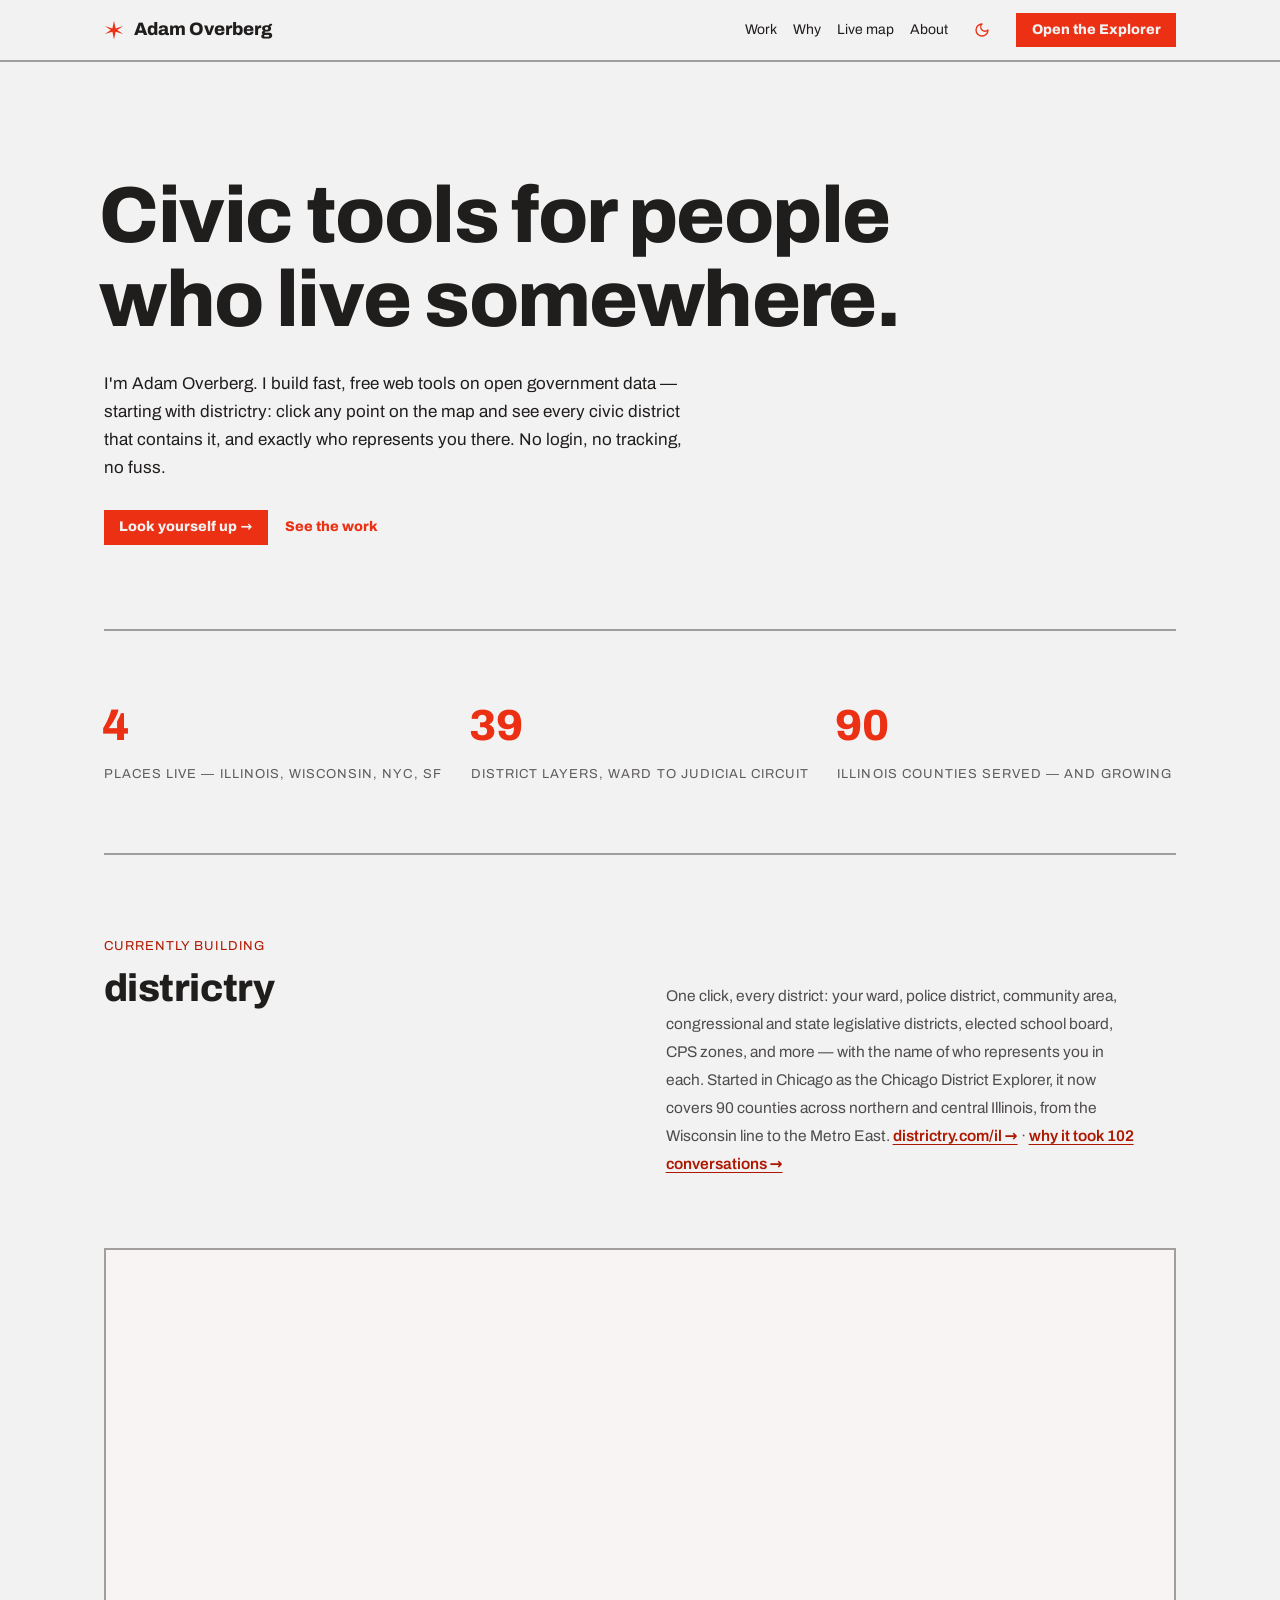
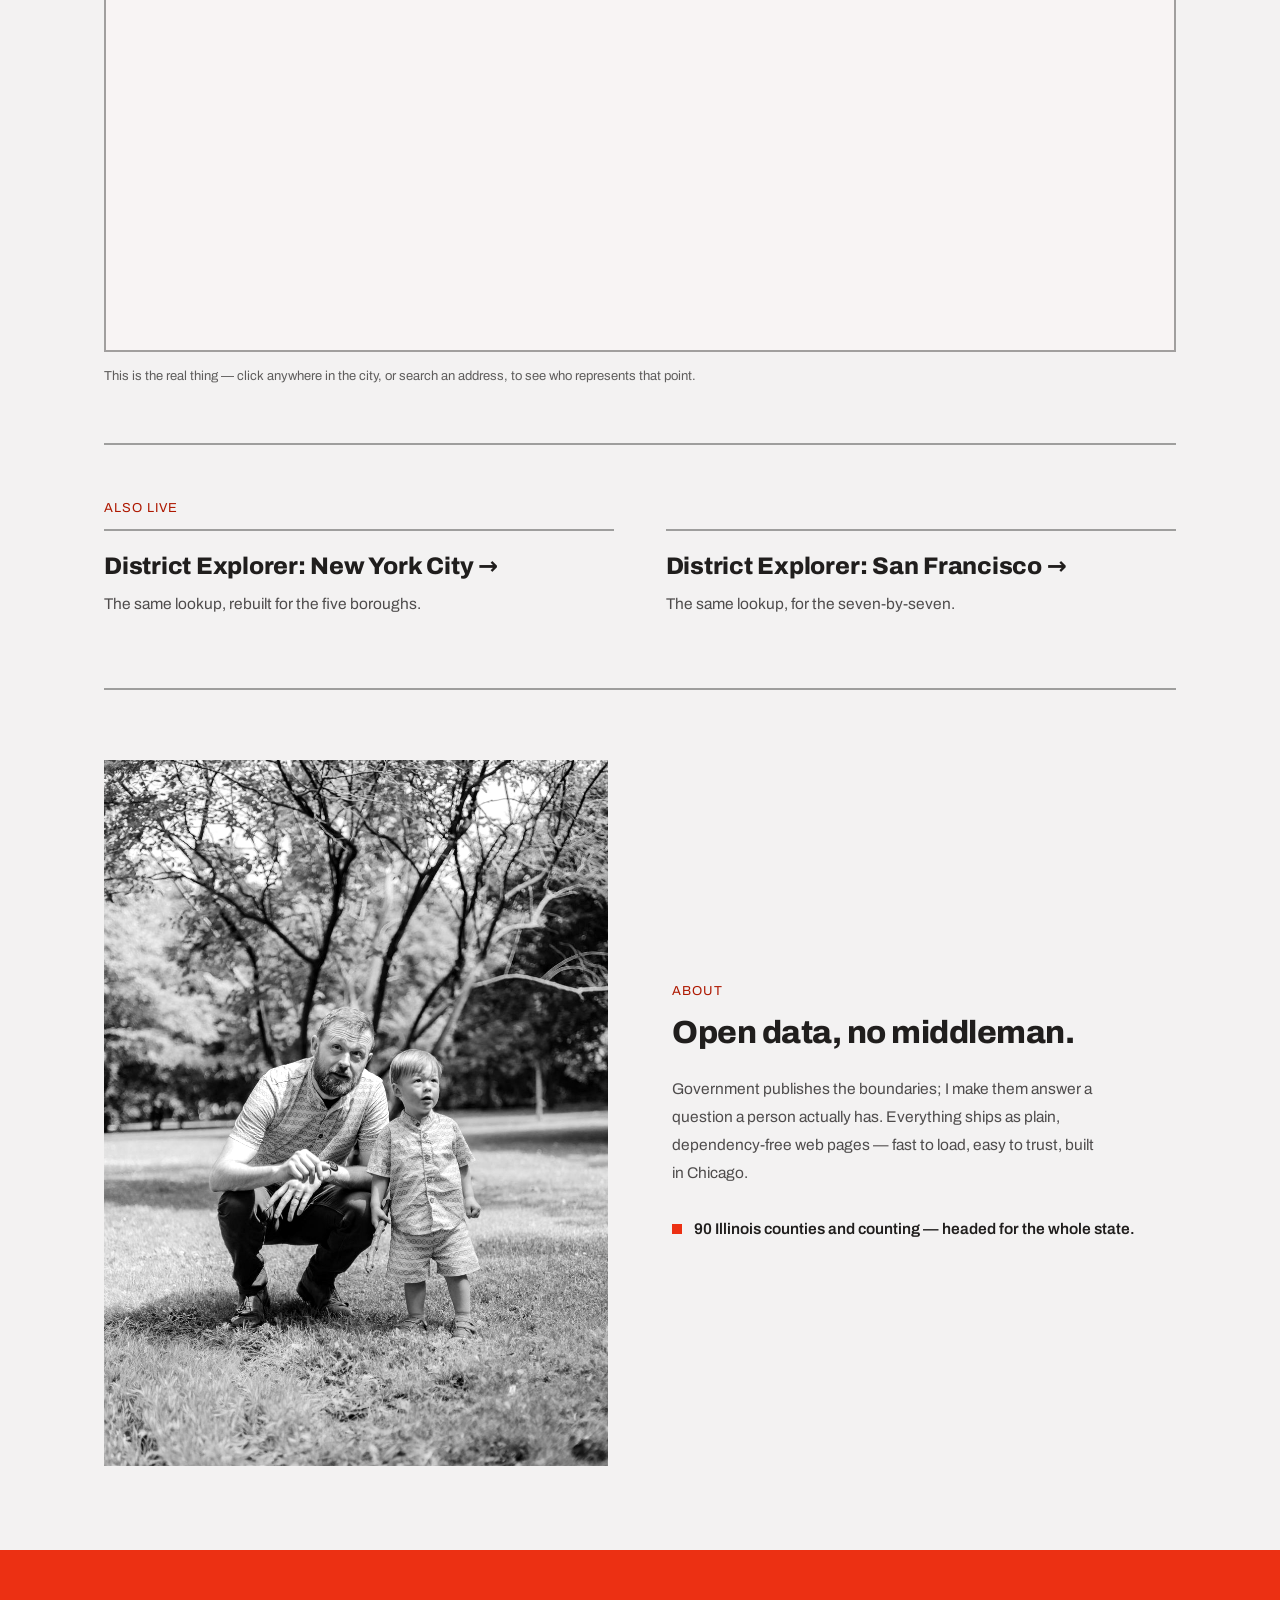
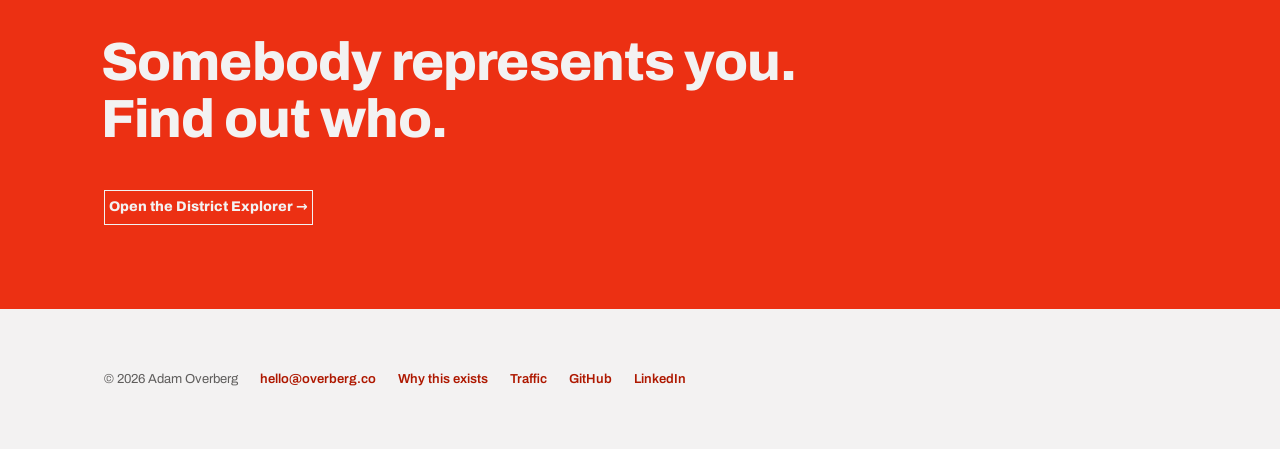
==== index.html @ 8fb8a60e "Bring the site's numbers back in line with what districtry reports (#15) Every headline figure on th" ====
<!DOCTYPE html>
<html lang="en">
<head>
<meta charset="UTF-8" />
<meta name="viewport" content="width=device-width, initial-scale=1.0" />
<title>Adam Overberg — civic tools &amp; web apps</title>
<meta name="description" content="Adam Overberg builds civic tools and web apps around Chicago and open government data — including districtry, a civic district lookup tool." />
<link rel="canonical" href="https://overberg.co/" />
<meta name="robots" content="index, follow" />
<meta property="og:type" content="website" />
<meta property="og:title" content="Adam Overberg — civic tools & web apps" />
<meta property="og:description" content="I build civic tools and web apps around Chicago and open government data, including districtry, a civic district lookup tool." />
<meta property="og:url" content="https://overberg.co/" />
<meta property="og:image" content="https://overberg.co/images/social-home.png" />
<meta property="og:image:width" content="1200" />
<meta property="og:image:height" content="630" />
<meta property="og:image:alt" content="Adam Overberg — civic tools &amp; web apps. overberg.co" />
<meta name="twitter:card" content="summary_large_image" />
<link rel="icon" href="data:image/svg+xml,%3Csvg xmlns='http://www.w3.org/2000/svg' viewBox='0 0 64 64'%3E%3Cpolygon points='32,2 37.2,26.8 61.3,18.9 42.4,32 61.3,45.1 37.2,37.2 32,62 26.8,37.2 2.7,45.1 21.6,32 2.7,18.9 26.8,26.8' fill='%23ec3013'/%3E%3C/svg%3E" />
<script>
  // Set theme before first paint: stored choice wins, else follow the OS.
  (function () {
    try {
      var s = localStorage.getItem('overberg-theme');
      var dark = s ? s === 'dark' : matchMedia('(prefers-color-scheme: dark)').matches;
      document.documentElement.dataset.theme = dark ? 'dark' : 'light';
    } catch (e) { document.documentElement.dataset.theme = 'light'; }
  })();
</script>
<!-- Google tag (gtag.js) — production host only; keeps local dev out of analytics -->
<script>
  (function () {
    if (location.hostname !== 'overberg.co' && location.hostname !== 'www.overberg.co') return;
    if (window.top !== window.self) return; // top-level only — the cookieless GoatCounter still counts embeds
    var s = document.createElement('script');
    s.async = true;
    s.src = 'https://www.googletagmanager.com/gtag/js?id=G-9VR0BR81ZN';
    document.head.appendChild(s);
    window.dataLayer = window.dataLayer || [];
    window.gtag = function () { dataLayer.push(arguments); };
    gtag('js', new Date());
    gtag('config', 'G-9VR0BR81ZN');
  })();
</script>
<!-- GoatCounter — cookieless page counts -->
<script data-goatcounter="https://overbergco.goatcounter.com/count" async src="//gc.zgo.at/count.js"></script>
<!-- Shared Modernist system (tokens, nav, buttons, hero, footer). Archivo is
     self-hosted there — no external font request. -->
<link rel="stylesheet" href="/style.css" />
<style>
  /* — page-specific layout — */

  /* — stats — */
  .stats { padding: clamp(48px, 7vw, 70px) 0; }
  .stats .grid { display: grid; grid-template-columns: repeat(auto-fit, minmax(190px, 1fr)); gap: clamp(28px, 5vw, 42px) 28px; }
  .stat-num {
    font-family: var(--font-heading); font-weight: var(--font-heading-weight);
    font-size: clamp(34px, 3.4vw, 48px); line-height: 1.15; color: var(--color-accent);
    margin: 0 0 0 -0.045em;
  }
  .stat-label {
    font-size: 13px; line-height: 1.4; letter-spacing: 0.08em; text-transform: uppercase;
    color: color-mix(in srgb, var(--color-text) 70%, transparent); margin: 14px 0 0;
  }

  /* — flagship — */
  .flagship { padding: clamp(56px, 8vw, 84px) 0 clamp(42px, 7vw, 70px); }
  .flagship .cols { display: grid; grid-template-columns: repeat(auto-fit, minmax(min(300px, 100%), 1fr)); gap: 28px clamp(24px, 4vw, 72px); align-items: baseline; }
  .flagship h2 { font-size: clamp(28px, 3vw, 40px); line-height: 1.1; letter-spacing: -0.015em; margin: 0; }
  .flagship p { font-size: 15.5px; line-height: 28px; margin: 0; max-width: 52ch; }

  /* — embed — */
  .live { padding: 0 0 clamp(42px, 6vw, 56px); }
  .embed { border: 2px solid var(--color-divider); line-height: 0; background: var(--color-panel); }
  .embed iframe { border: 0; display: block; width: 100%; height: 700px; }
  @media (max-width: 640px) { .embed iframe { height: 480px; } }
  .embed-note { margin: 14px 0 0; font-size: 13px; line-height: 21px; }

  /* — ports — */
  .ports { padding: clamp(42px, 6vw, 56px) 0 clamp(48px, 7vw, 70px); }
  .ports .grid { display: grid; grid-template-columns: repeat(auto-fit, minmax(min(280px, 100%), 1fr)); gap: 28px clamp(24px, 4vw, 72px); }
  .port { text-decoration: none; color: inherit; border-top: 2px solid var(--color-divider); padding-top: 21px; display: block; }
  .port:hover { color: var(--color-accent-700); }
  .port h3 { font-size: 24px; line-height: 28px; letter-spacing: -0.01em; margin: 0 0 10px; }
  .port p { font-size: 15.5px; line-height: 28px; margin: 0; }

  /* — about — */
  .about {
    display: grid; grid-template-columns: repeat(auto-fit, minmax(min(280px, 100%), 1fr));
    gap: 28px clamp(24px, 5vw, 96px); align-items: center;
    padding: clamp(48px, 7vw, 70px) 0 clamp(56px, 8vw, 84px);
  }
  .grayscale { filter: grayscale(1) contrast(1.08); }
  .about figure { margin: 0; }
  .about-photo { display: block; width: 100%; height: auto; }
  .about h2 { font-size: 32px; line-height: 42px; letter-spacing: -0.015em; margin: 0; }
  .about .bio { font-size: 15.5px; line-height: 28px; margin: 21px 0 0; max-width: 48ch; }
  .roadmap { display: flex; align-items: center; gap: 12px; font-size: 15.5px; line-height: 28px; margin: 28px 0 0; font-weight: 600; }
  .roadmap .sq { width: 10px; height: 10px; background: var(--color-accent); flex: none; }
</style>
</head>
<body>
<nav class="nav">
  <span class="nav-brand">
    <svg viewBox="0 0 64 64" aria-hidden="true" style="width:20px;height:20px;flex:none"><polygon points="32,2 37.2,26.8 61.3,18.9 42.4,32 61.3,45.1 37.2,37.2 32,62 26.8,37.2 2.7,45.1 21.6,32 2.7,18.9 26.8,26.8" fill="var(--color-accent)"/></svg>
    Adam Overberg
  </span>
  <a href="#work">Work</a>
  <a href="/why/">Why</a>
  <a href="#live">Live map</a>
  <a href="#about">About</a>
  <button type="button" id="theme-toggle" class="btn btn-ghost btn-icon" aria-label="Switch light / dark theme" title="Switch light / dark">
    <svg class="moon" width="16" height="16" viewBox="0 0 24 24" fill="none" stroke="currentColor" stroke-width="2" stroke-linecap="round" stroke-linejoin="round" aria-hidden="true"><path d="M12 3a6 6 0 0 0 9 9 9 9 0 1 1-9-9Z"/></svg>
    <svg class="sun" width="16" height="16" viewBox="0 0 24 24" fill="none" stroke="currentColor" stroke-width="2" stroke-linecap="round" stroke-linejoin="round" aria-hidden="true"><circle cx="12" cy="12" r="4"/><path d="M12 2v2"/><path d="M12 20v2"/><path d="m4.93 4.93 1.41 1.41"/><path d="m17.66 17.66 1.41 1.41"/><path d="M2 12h2"/><path d="M20 12h2"/><path d="m6.34 17.66-1.41 1.41"/><path d="m19.07 4.93-1.41 1.41"/></svg>
  </button>
  <a class="btn btn-primary" href="https://districtry.com/il/">Open the Explorer</a>
</nav>
<div class="wrap">

  <section class="hero">
    <h1 class="display"><span class="line">Civic tools for people</span> <span class="line">who live somewhere.</span></h1>
    <p class="sub">I'm Adam Overberg. I build fast, free web tools on open government data — starting with districtry: click any point on the map and see every civic district that contains it, and exactly who represents you there. No login, no tracking, no fuss.</p>
    <div class="row">
      <a class="btn btn-primary" href="https://districtry.com/il/">Look yourself up &rarr;</a>
      <a class="btn btn-ghost" href="#work">See the work</a>
    </div>
  </section>

  <hr class="rule2" />

  <section class="stats" aria-label="By the numbers">
    <div class="grid">
      <div><p class="stat-num">4</p><p class="stat-label">Places live — Illinois, Wisconsin, NYC, SF</p></div>
      <div><p class="stat-num">39</p><p class="stat-label">District layers, ward to judicial circuit</p></div>
      <div><p class="stat-num">90</p><p class="stat-label">Illinois counties served — and growing</p></div>
    </div>
  </section>

  <hr class="rule2" />

  <section class="flagship" id="work">
    <span class="kicker">Currently building</span>
    <div class="cols">
      <h2>districtry</h2>
      <p class="muted78">One click, every district: your ward, police district, community area, congressional and state legislative districts, elected school board, CPS zones, and more — with the name of who represents you in each. Started in Chicago as the Chicago District Explorer, it now covers 90 counties across northern and central Illinois, from the Wisconsin line to the Metro East. <a href="https://districtry.com/il/" style="font-weight:600">districtry.com/il &rarr;</a> · <a href="/why/" style="font-weight:600">why it took 102 conversations &rarr;</a></p>
    </div>
  </section>

  <section class="live" id="live">
    <div class="embed">
      <iframe src="https://districtry.com/il/#point=41.96177,-87.70884&amp;layers=police-district,ward,congress,il-senate,il-house" loading="lazy" title="districtry — Illinois" allow="geolocation" referrerpolicy="no-referrer-when-downgrade"></iframe>
    </div>
    <p class="embed-note muted70">This is the real thing — click anywhere in the city, or search an address, to see who represents that point.</p>
  </section>

  <hr class="rule2" />

  <section class="ports" aria-label="Ports">
    <span class="kicker">Also live</span>
    <div class="grid">
      <a class="port" href="https://districtry.com/ny/">
        <h3>District Explorer: New York City &rarr;</h3>
        <p class="muted78">The same lookup, rebuilt for the five boroughs.</p>
      </a>
      <a class="port" href="https://districtry.com/ca/">
        <h3>District Explorer: San Francisco &rarr;</h3>
        <p class="muted78">The same lookup, for the seven-by-seven.</p>
      </a>
    </div>
  </section>

  <hr class="rule2" />

  <section class="about" id="about">
    <figure class="grayscale">
      <img class="about-photo" src="images/about.jpg" width="1000" height="1400" alt="Adam Overberg outdoors with his son" loading="lazy" />
    </figure>
    <div>
      <span class="kicker">About</span>
      <h2>Open data, no middleman.</h2>
      <p class="bio muted78">Government publishes the boundaries; I make them answer a question a person actually has. Everything ships as plain, dependency-free web pages — fast to load, easy to trust, built in Chicago.</p>
      <p class="roadmap"><span class="sq"></span>90 Illinois counties and counting — headed for the whole state.</p>
    </div>
  </section>

</div>

<section class="close">
  <div class="wrap">
    <h3><span class="line">Somebody represents you.</span> <span class="line">Find out who.</span></h3>
    <div class="row" style="margin-top:42px">
      <a class="btn btn-ghost" href="https://districtry.com/il/">Open the District Explorer &rarr;</a>
    </div>
  </div>
</section>

<div class="wrap">
  <footer>
    <span>© 2026 Adam Overberg</span>
    <a href="mailto:hello@overberg.co">hello@overberg.co</a>
    <a href="/why/">Why this exists</a>
    <a href="/traffic/">Traffic</a>
    <a href="https://github.com/ThursdaysFamous">GitHub</a>
    <a href="https://www.linkedin.com/in/adammoverberg/">LinkedIn</a>
  </footer>
</div>

<script>
  document.getElementById('theme-toggle').addEventListener('click', function () {
    var next = document.documentElement.dataset.theme === 'dark' ? 'light' : 'dark';
    document.documentElement.dataset.theme = next;
    try { localStorage.setItem('overberg-theme', next); } catch (e) {}
  });
</script>
</body>
</html>
---- style.css ----
/* overberg.co — shared Modernist system: Archivo, zero radius, 2px rules, one red.
   Page-specific layout stays inline in each page; everything here is used by more
   than one page. Font URLs are relative to this file, so they resolve from any
   subdirectory (/why/, /faq/, …). */

/* Archivo — self-hosted, no external font request. Variable weight axis
   (100–900); latin + latin-ext subsets, each fetched only when the page
   content needs it (unicode-range). */
@font-face {
  font-family: 'Archivo';
  font-style: normal;
  font-weight: 100 900;
  font-display: swap;
  src: url(./fonts/archivo-latin.woff2) format('woff2');
  unicode-range: U+0000-00FF, U+0131, U+0152-0153, U+02BB-02BC, U+02C6, U+02DA, U+02DC, U+0304, U+0308, U+0329, U+2000-206F, U+20AC, U+2122, U+2191, U+2193, U+2212, U+2215, U+FEFF, U+FFFD;
}
@font-face {
  font-family: 'Archivo';
  font-style: normal;
  font-weight: 100 900;
  font-display: swap;
  src: url(./fonts/archivo-latin-ext.woff2) format('woff2');
  unicode-range: U+0100-02BA, U+02BD-02C5, U+02C7-02CC, U+02CE-02D7, U+02DD-02FF, U+0304, U+0308, U+0329, U+1D00-1DBF, U+1E00-1E9F, U+1EF2-1EFF, U+2020, U+20A0-20AB, U+20AD-20C0, U+2113, U+2C60-2C7F, U+A720-A7FF;
}

/* — tokens — */
:root {
  --color-bg: #f3f2f2;
  --color-text: #201e1d;
  --color-accent: #ec3013;
  --color-accent-600: #dd2b0f;
  --color-accent-700: #ae1800;
  --color-divider: color-mix(in srgb, #201e1d 40%, transparent);
  --color-hairline: color-mix(in srgb, #201e1d 16%, transparent);
  --color-panel: #f8f4f4;
  --paper: #f3f2f2;
  --font-heading: "Archivo", system-ui, sans-serif;
  --font-heading-weight: 800;
  --font-body: "Archivo", system-ui, sans-serif;
  --edge: clamp(20px, 5vw, 72px);
  color-scheme: light;
}
:root[data-theme="dark"] {
  --color-bg: #1b1918;
  --color-text: #f3f2f2;
  --color-accent-600: #ff563c;
  --color-accent-700: #ff9783;
  --color-divider: color-mix(in srgb, #f3f2f2 45%, transparent);
  --color-hairline: color-mix(in srgb, #f3f2f2 18%, transparent);
  --color-panel: #242221;
  color-scheme: dark;
}

* { box-sizing: border-box; }
body {
  margin: 0; background: var(--color-bg); color: var(--color-text);
  font-family: var(--font-body); font-size: 15px; line-height: 1.55;
  -webkit-font-smoothing: antialiased; text-wrap: pretty;
  transition: background .2s, color .2s;
}
h1, h2, h3 { font-family: var(--font-heading); font-weight: var(--font-heading-weight); }
a { color: var(--color-accent-700); text-underline-offset: 3px; }
a:hover { color: var(--color-accent); }
:focus { outline: none; }
:focus-visible { outline: 2px solid var(--color-accent); outline-offset: 2px; }
::selection { background: color-mix(in srgb, var(--color-accent) 30%, transparent); }

.wrap { max-width: 1200px; margin: 0 auto; padding: 0 var(--edge); }
.rule2 { height: 2px; border: 0; margin: 0; background: var(--color-divider); }
.kicker {
  display: block; font-size: 13px; line-height: 14px; letter-spacing: 0.08em;
  text-transform: uppercase; color: var(--color-accent-700); margin: 0 0 14px;
}
.muted70 { color: color-mix(in srgb, var(--color-text) 70%, transparent); }
.muted78 { color: color-mix(in srgb, var(--color-text) 78%, transparent); }

/* — buttons (lifted from the Modernist component layer) — */
.btn {
  display: inline-flex; align-items: center; justify-content: center; gap: 6px;
  cursor: pointer; text-decoration: none;
  font-family: var(--font-heading); font-weight: var(--font-heading-weight);
  font-size: 14px; line-height: 1.2; color: var(--color-text);
  background: transparent; border: 1px solid transparent;
  padding: 8px 14.4px; border-radius: 0;
}
.btn svg { display: block; }
.btn-primary { background: var(--color-accent); color: var(--paper); }
.btn-primary:hover { background: var(--color-accent-600); color: var(--paper); }
.btn-primary:active { background: var(--color-accent-700); }
.btn-ghost { color: var(--color-accent); padding-inline: 4px; }
.btn-ghost:hover { background: color-mix(in srgb, var(--color-accent) 10%, transparent); color: var(--color-accent); }
.btn-ghost:active { background: color-mix(in srgb, var(--color-accent) 18%, transparent); }
.btn-icon { width: 36px; height: 36px; padding: 0; }

/* — nav — */
.nav {
  display: flex; align-items: center; gap: 16px;
  padding: 12px max(var(--edge), calc((100% - 1200px) / 2 + var(--edge)));
  border-bottom: 2px solid var(--color-divider);
}
.nav-brand {
  font-family: var(--font-heading); font-weight: var(--font-heading-weight);
  font-size: 18px; margin-right: auto;
  display: inline-flex; align-items: center; gap: 10px;
}
.nav-brand a { color: inherit; text-decoration: none; display: inline-flex; align-items: center; gap: 10px; }
.nav-brand a:hover { color: var(--color-accent); }
.nav > a:not(.btn) { color: inherit; text-decoration: none; font-size: 14px; white-space: nowrap; }
.nav > a:not(.btn):hover { color: var(--color-accent); }
.nav > a[aria-current="page"] { color: var(--color-accent); font-weight: 600; }
@media (max-width: 640px) { .nav > a:not(.btn) { display: none; } }

/* theme toggle: show the icon for the mode you'd switch TO */
#theme-toggle .sun { display: none; }
:root[data-theme="dark"] #theme-toggle .sun { display: block; }
:root[data-theme="dark"] #theme-toggle .moon { display: none; }

/* — hero — */
.hero { padding: clamp(56px, 11vw, 112px) 0 clamp(48px, 8vw, 84px); }
.display {
  font-size: clamp(42px, 6.2vw, 84px); line-height: 1.06; letter-spacing: -0.02em;
  margin: 0 0 0 -0.058em;
}
.display .line { display: block; }
.hero .sub { font-size: 17px; line-height: 28px; max-width: 58ch; margin: 28px 0 0; }
.row { display: flex; gap: 12px; flex-wrap: wrap; margin-top: 28px; }

/* — poster close — */
.close { background: var(--color-accent); color: var(--paper); }
.close .wrap { padding-top: clamp(56px, 9vw, 84px); padding-bottom: clamp(56px, 9vw, 84px); }
.close h3 { font-size: clamp(34px, 4.2vw, 56px); line-height: 1.06; letter-spacing: -0.015em; margin: 0 0 0 -0.058em; }
.close h3 .line { display: block; }
.close .btn-ghost { color: var(--paper); border-color: var(--paper); }
.close .btn-ghost:hover { background: color-mix(in srgb, var(--paper) 12%, transparent); color: var(--paper); }

footer {
  padding: clamp(42px, 6vw, 56px) 0; font-size: 13px; line-height: 28px;
  color: color-mix(in srgb, var(--color-text) 70%, transparent);
  display: flex; flex-wrap: wrap; gap: 10px 22px;
}
footer a { font-weight: 600; text-decoration: none; }
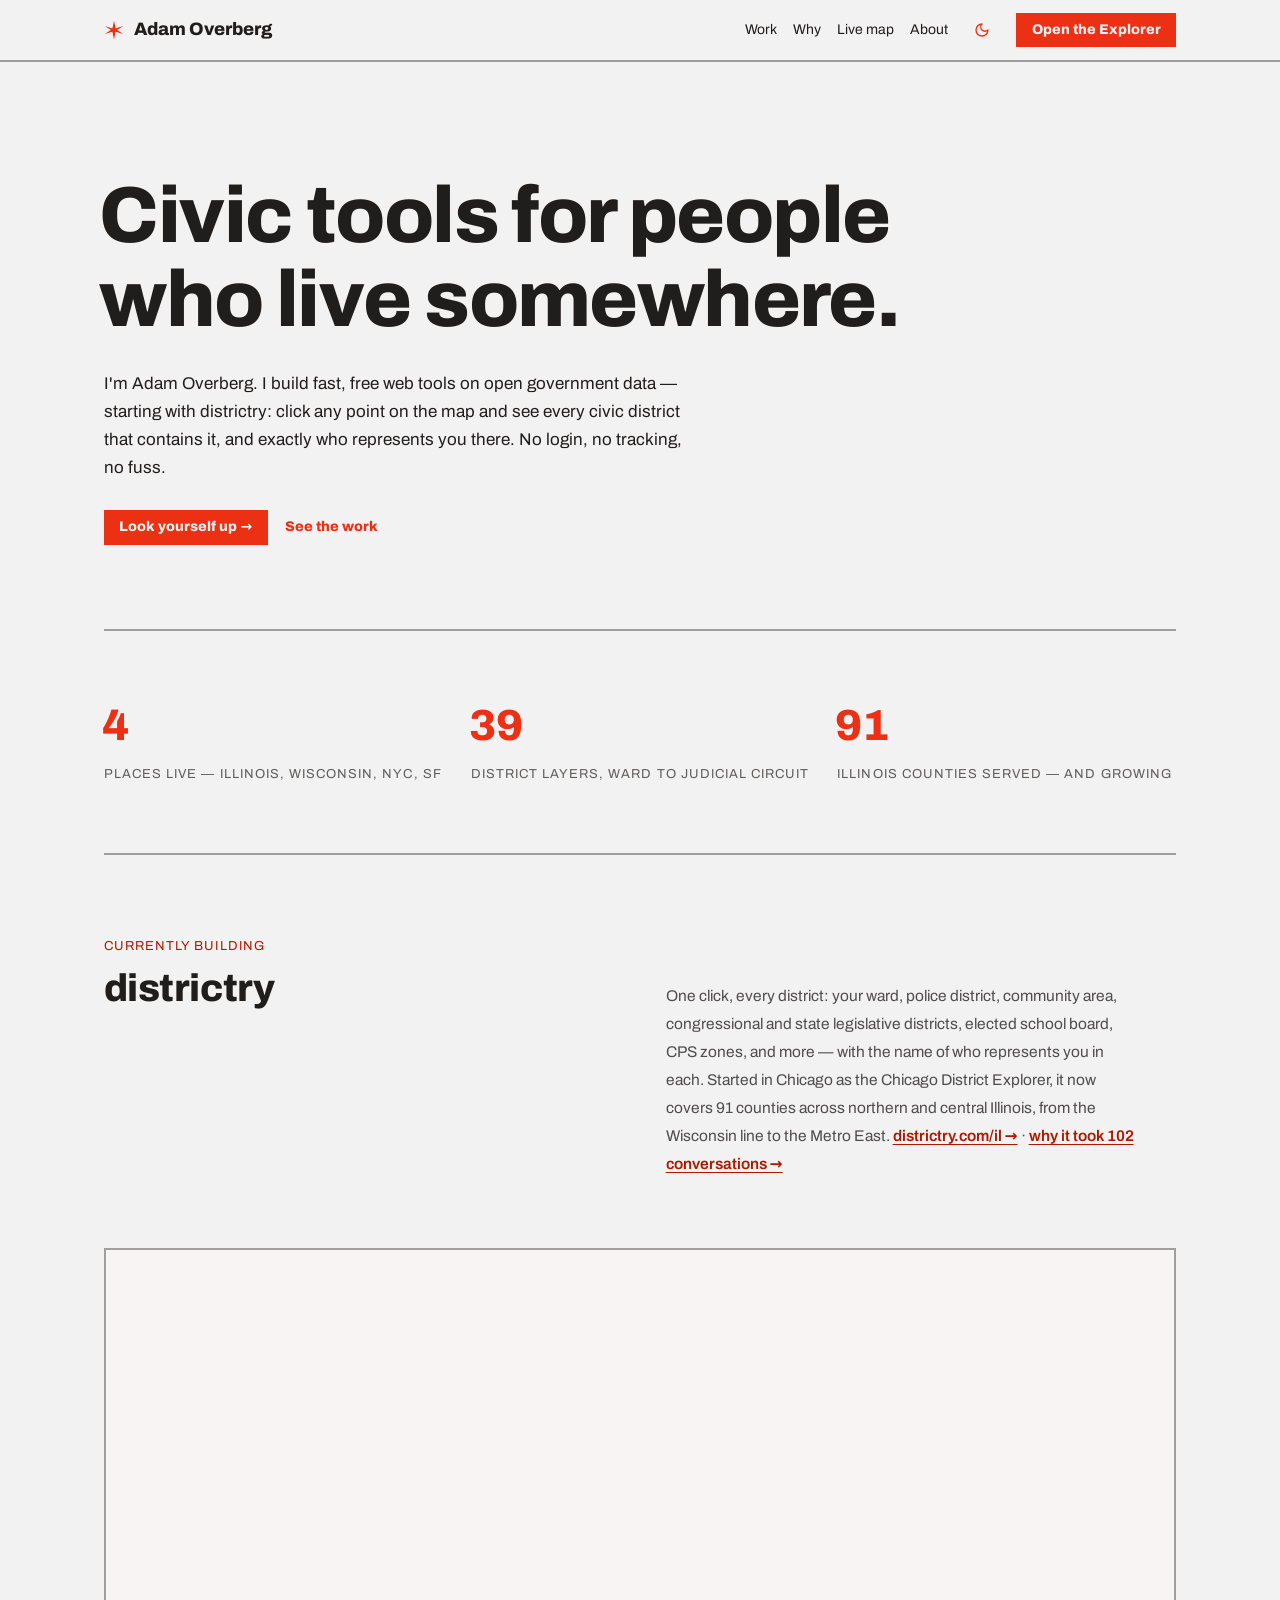
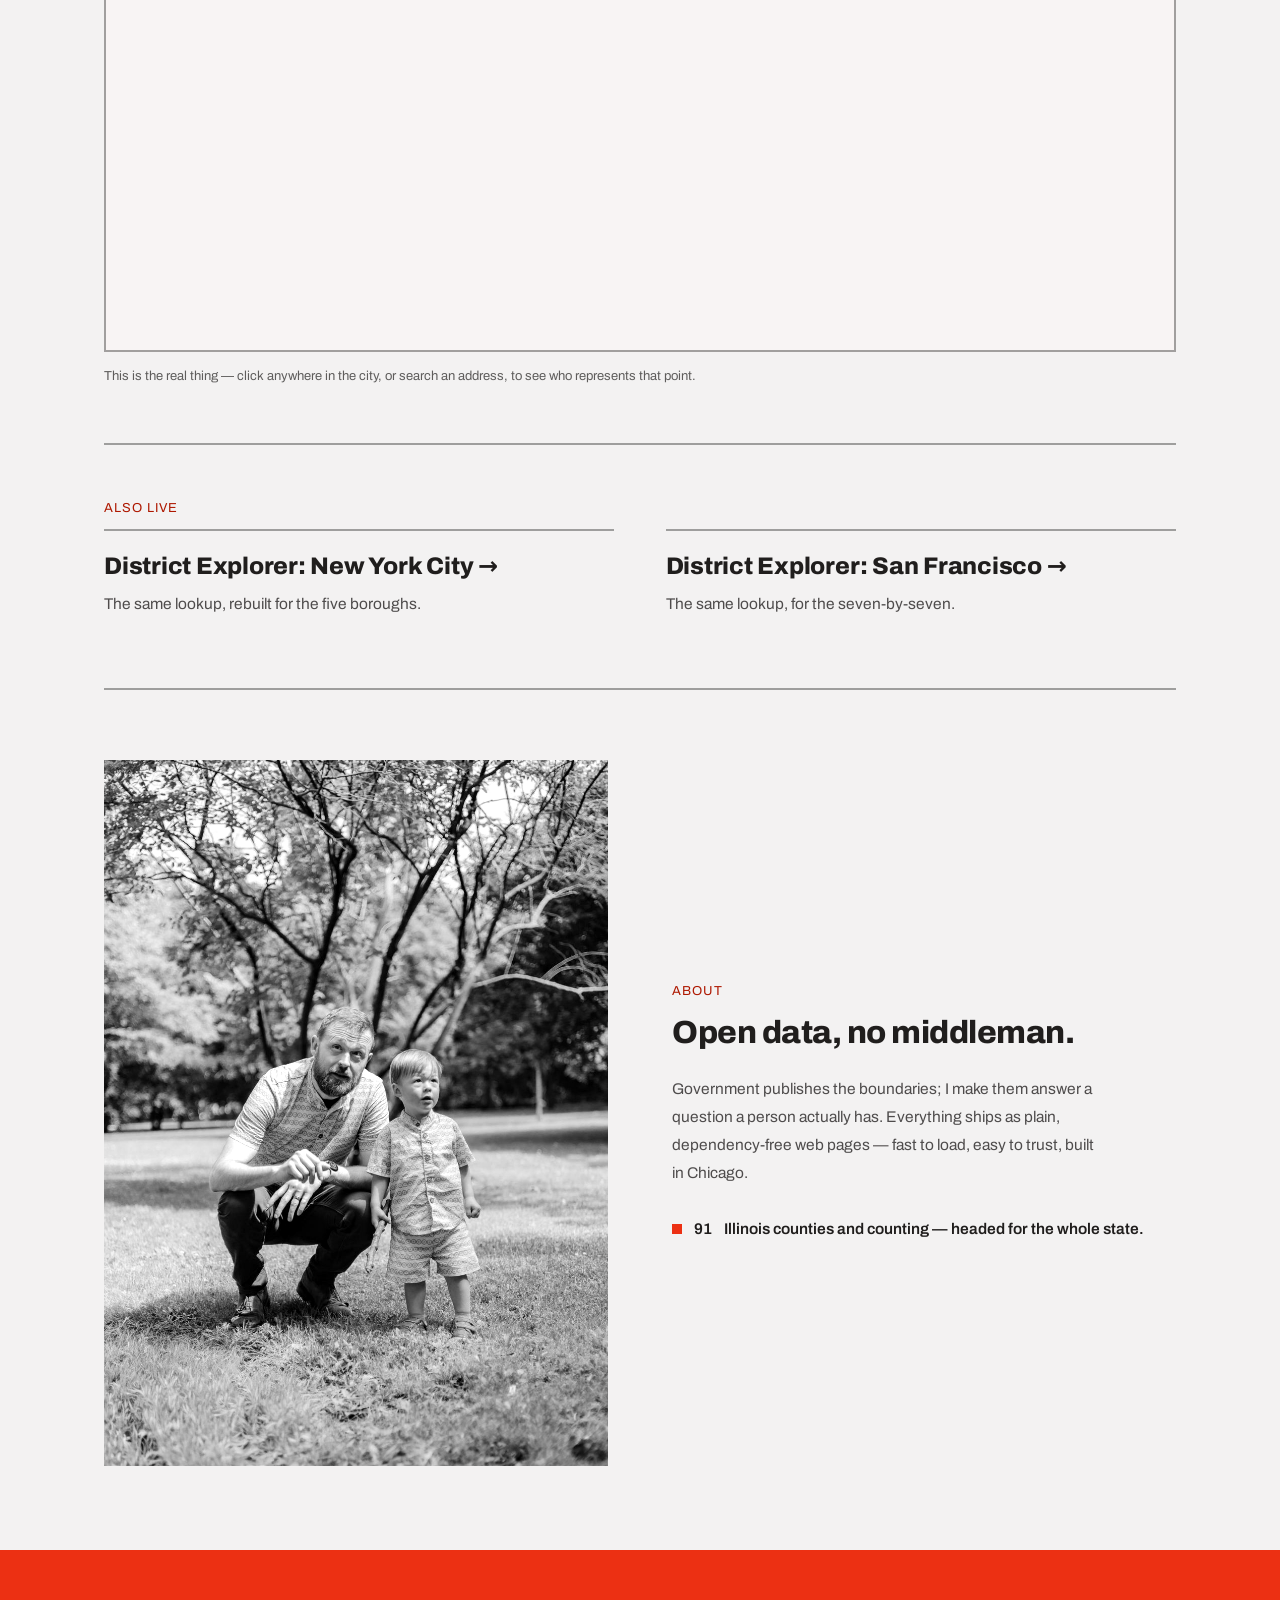
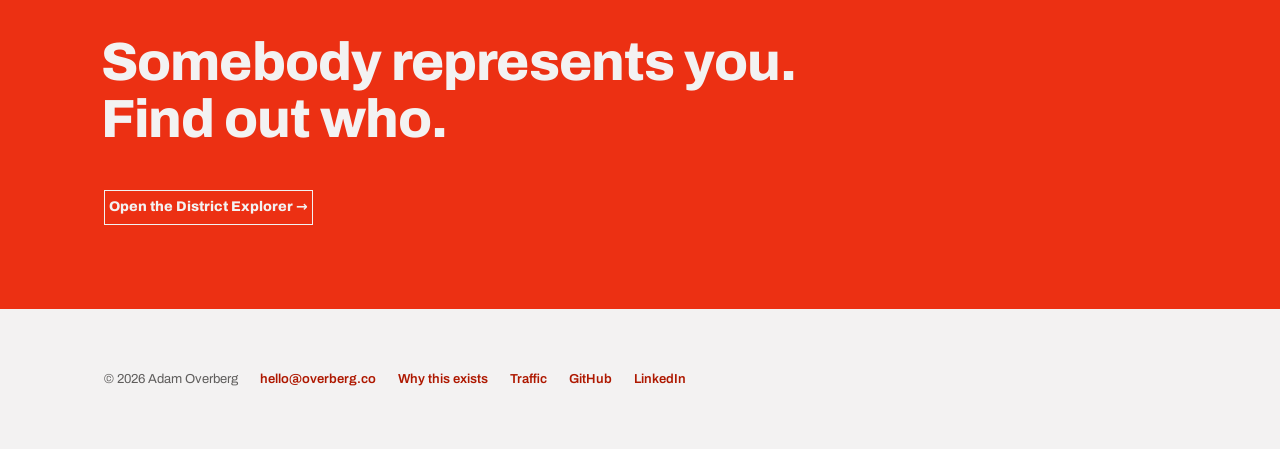
==== commit 13f7b0f8: "Read the numbers from districtry instead of restating them These figures are DERIVED in the district" ====
--- a/index.html
+++ b/index.html
@@ -130,9 +130,9 @@
 
   <section class="stats" aria-label="By the numbers">
     <div class="grid">
-      <div><p class="stat-num">4</p><p class="stat-label">Places live — Illinois, Wisconsin, NYC, SF</p></div>
-      <div><p class="stat-num">39</p><p class="stat-label">District layers, ward to judicial circuit</p></div>
-      <div><p class="stat-num">90</p><p class="stat-label">Illinois counties served — and growing</p></div>
+      <div><p class="stat-num" data-stat="places">4</p><p class="stat-label">Places live — Illinois, Wisconsin, NYC, SF</p></div>
+      <div><p class="stat-num" data-stat="layers.il">39</p><p class="stat-label">District layers, ward to judicial circuit</p></div>
+      <div><p class="stat-num" data-stat="illinois.counties_served">91</p><p class="stat-label">Illinois counties served — and growing</p></div>
     </div>
   </section>
 
@@ -142,7 +142,7 @@
     <span class="kicker">Currently building</span>
     <div class="cols">
       <h2>districtry</h2>
-      <p class="muted78">One click, every district: your ward, police district, community area, congressional and state legislative districts, elected school board, CPS zones, and more — with the name of who represents you in each. Started in Chicago as the Chicago District Explorer, it now covers 90 counties across northern and central Illinois, from the Wisconsin line to the Metro East. <a href="https://districtry.com/il/" style="font-weight:600">districtry.com/il &rarr;</a> · <a href="/why/" style="font-weight:600">why it took 102 conversations &rarr;</a></p>
+      <p class="muted78">One click, every district: your ward, police district, community area, congressional and state legislative districts, elected school board, CPS zones, and more — with the name of who represents you in each. Started in Chicago as the Chicago District Explorer, it now covers 91 counties across northern and central Illinois, from the Wisconsin line to the Metro East. <a href="https://districtry.com/il/" style="font-weight:600">districtry.com/il &rarr;</a> · <a href="/why/" style="font-weight:600">why it took 102 conversations &rarr;</a></p>
     </div>
   </section>
 
@@ -179,7 +179,7 @@
       <span class="kicker">About</span>
       <h2>Open data, no middleman.</h2>
       <p class="bio muted78">Government publishes the boundaries; I make them answer a question a person actually has. Everything ships as plain, dependency-free web pages — fast to load, easy to trust, built in Chicago.</p>
-      <p class="roadmap"><span class="sq"></span>90 Illinois counties and counting — headed for the whole state.</p>
+      <p class="roadmap"><span class="sq"></span><span data-stat="illinois.counties_served">91</span> Illinois counties and counting — headed for the whole state.</p>
     </div>
   </section>
 
@@ -212,5 +212,39 @@
     try { localStorage.setItem('overberg-theme', next); } catch (e) {}
   });
 </script>
+<script>
+/* These numbers are DERIVED in the districtry repo and were TYPED here, and
+   that does not hold: the county count was corrected by hand on 2026-08-26
+   and was wrong again the next day. districtry now publishes them at
+   /stats.json, generated from its own coverage lists and gated in its CI, so
+   this page reads them instead of restating them.
+
+   Progressive enhancement, deliberately. The value in the HTML is correct at
+   publish time and is what a reader sees with JS off, on a slow network, or
+   if districtry.com is unreachable — the fetch only ever CORRECTS a number
+   that has since moved. Nothing here can empty an element or leave a spinner:
+   a failure is silent and the page keeps the number it shipped with. */
+(function () {
+  "use strict";
+  var els = document.querySelectorAll("[data-stat]");
+  if (!els.length || !window.fetch) return;
+  fetch("https://districtry.com/stats.json", { mode: "cors" })
+    .then(function (r) { return r.ok ? r.json() : null; })
+    .then(function (d) {
+      if (!d) return;
+      Array.prototype.forEach.call(els, function (el) {
+        /* "illinois.counties_served" walks the object; a missing key is left
+           alone rather than written as undefined. */
+        var v = el.getAttribute("data-stat").split(".").reduce(function (o, k) {
+          return o && typeof o === "object" ? o[k] : undefined;
+        }, d);
+        if (typeof v === "number" && String(v) !== el.textContent.trim()) {
+          el.textContent = String(v);
+        }
+      });
+    })
+    .catch(function () { /* offline, blocked, or districtry down — keep the shipped values */ });
+})();
+</script>
 </body>
 </html>
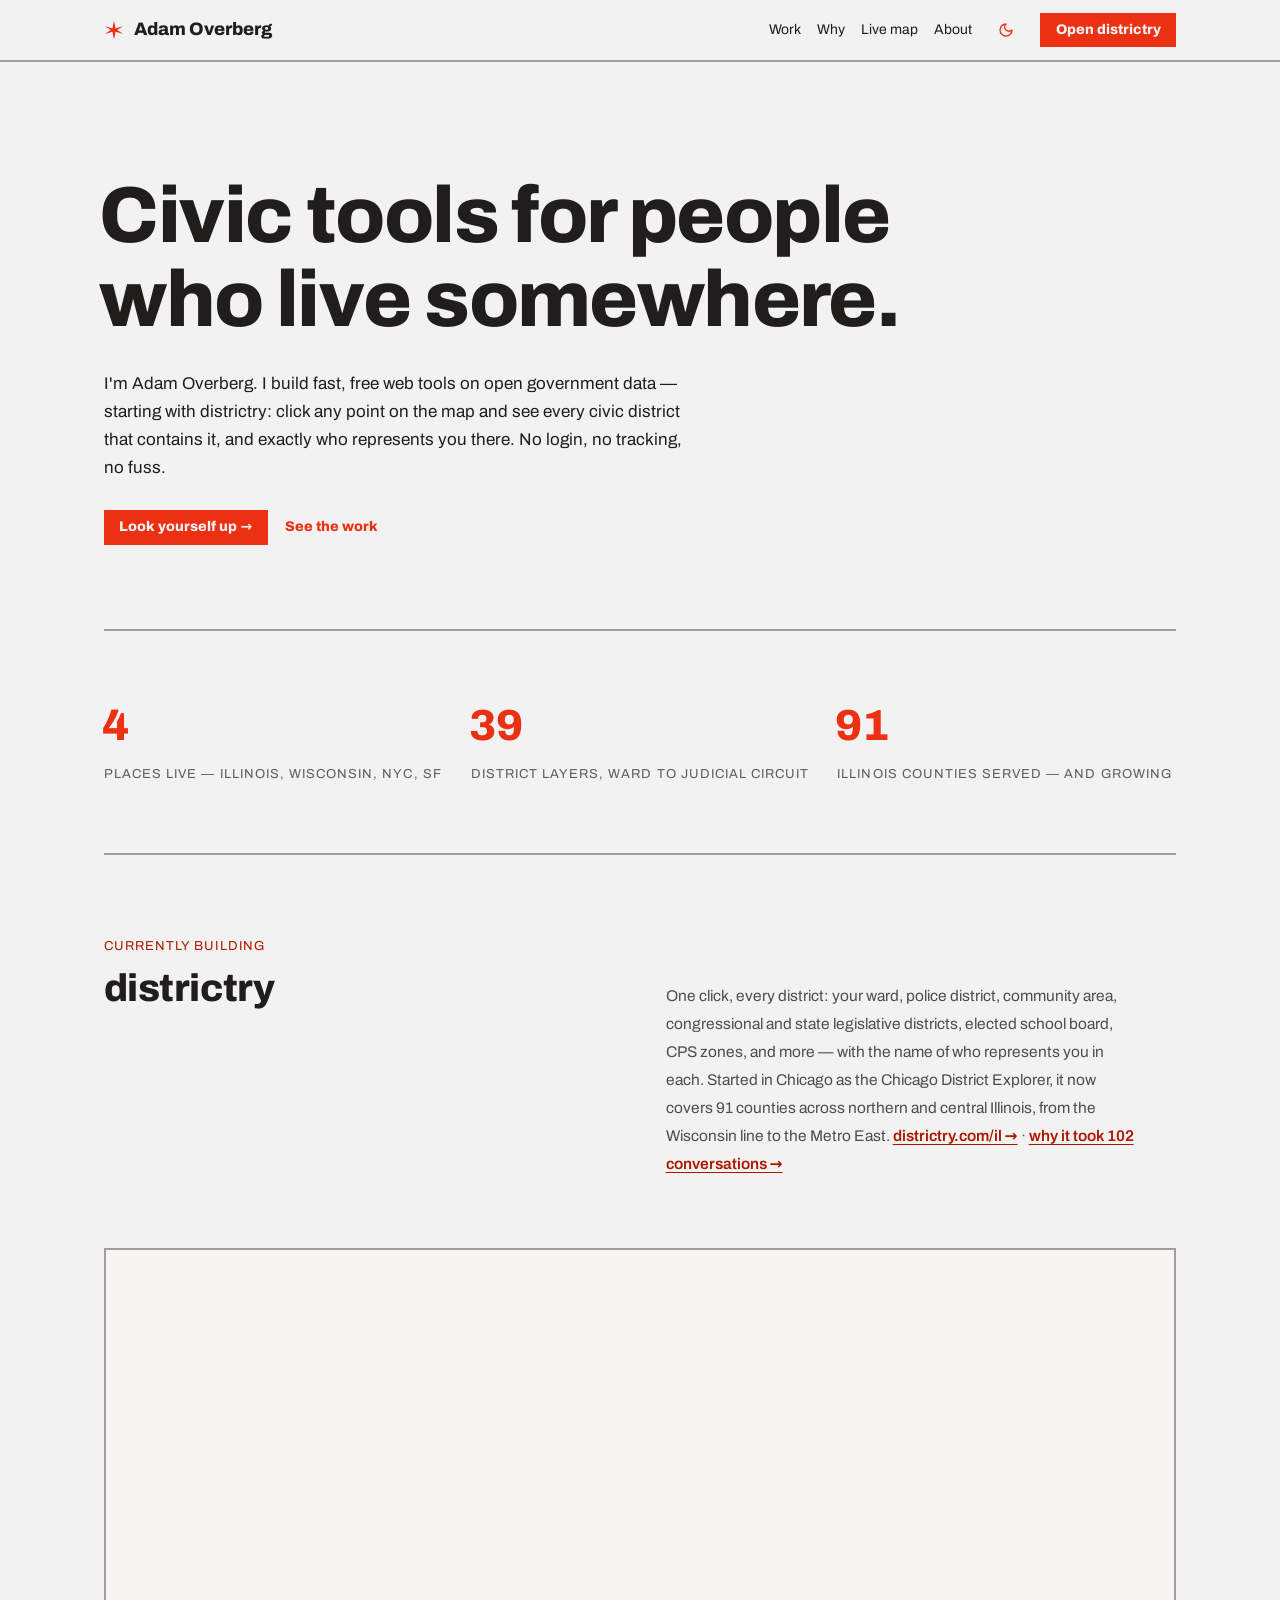
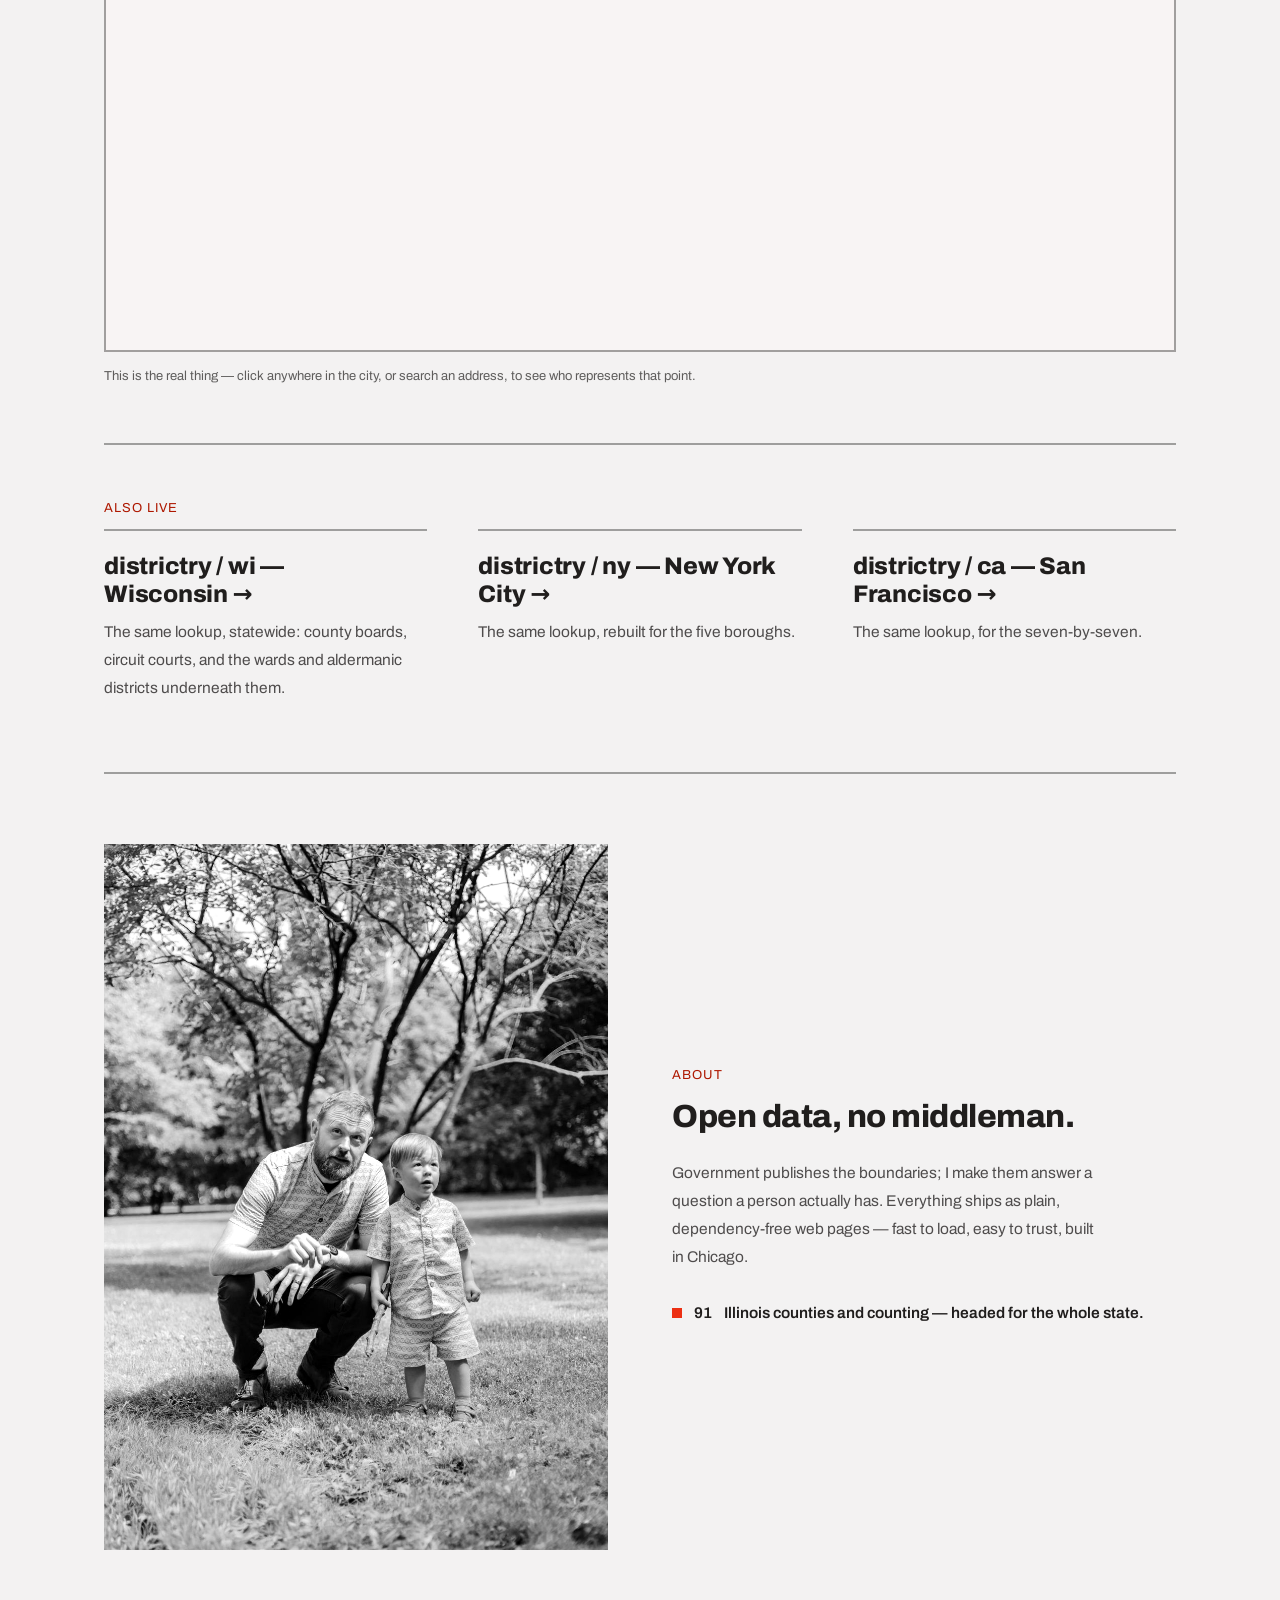
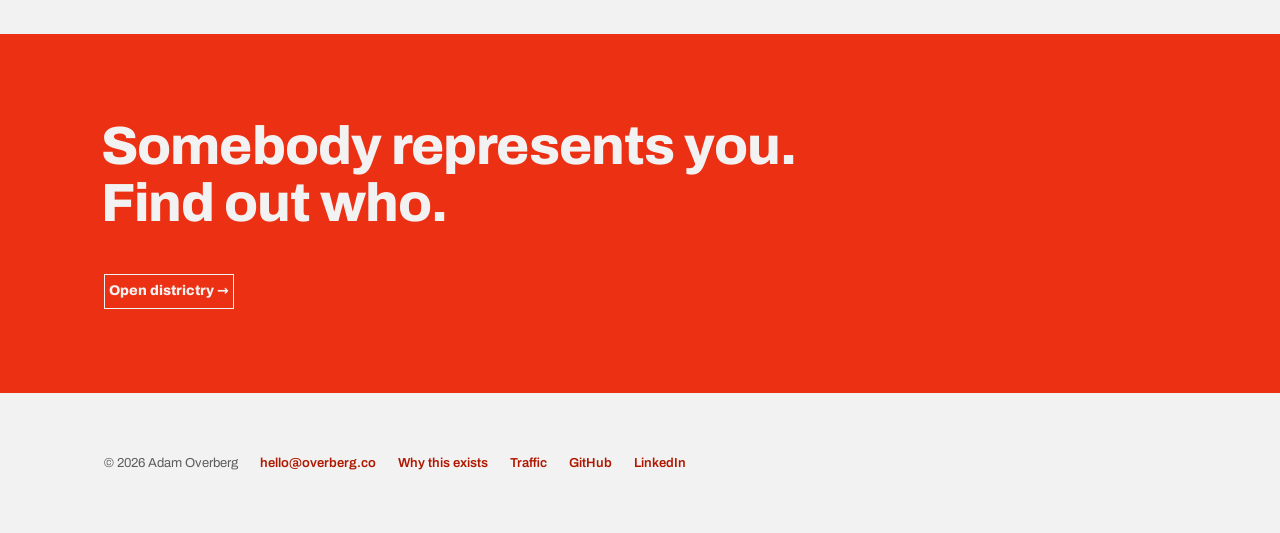
==== commit 980ca2a5: "List Wisconsin, and stop calling it the District Explorer Two things, both four days late.  WISCONSI" ====
--- a/index.html
+++ b/index.html
@@ -113,7 +113,7 @@
     <svg class="moon" width="16" height="16" viewBox="0 0 24 24" fill="none" stroke="currentColor" stroke-width="2" stroke-linecap="round" stroke-linejoin="round" aria-hidden="true"><path d="M12 3a6 6 0 0 0 9 9 9 9 0 1 1-9-9Z"/></svg>
     <svg class="sun" width="16" height="16" viewBox="0 0 24 24" fill="none" stroke="currentColor" stroke-width="2" stroke-linecap="round" stroke-linejoin="round" aria-hidden="true"><circle cx="12" cy="12" r="4"/><path d="M12 2v2"/><path d="M12 20v2"/><path d="m4.93 4.93 1.41 1.41"/><path d="m17.66 17.66 1.41 1.41"/><path d="M2 12h2"/><path d="M20 12h2"/><path d="m6.34 17.66-1.41 1.41"/><path d="m19.07 4.93-1.41 1.41"/></svg>
   </button>
-  <a class="btn btn-primary" href="https://districtry.com/il/">Open the Explorer</a>
+  <a class="btn btn-primary" href="https://districtry.com/il/">Open districtry</a>
 </nav>
 <div class="wrap">
 
@@ -157,13 +157,24 @@
 
   <section class="ports" aria-label="Ports">
     <span class="kicker">Also live</span>
+    <!-- One card per place BESIDES Illinois, which has its own section above.
+         The count in the stat tile is read from districtry.com/stats.json; these
+         cards are hand-written because each needs its own sentence. If a new
+         place ships, it needs a card here — Wisconsin went live on 2026-08-24
+         and sat unlisted for four days while the tile above already counted it,
+         so the page contradicted itself on one screen. -->
     <div class="grid">
+      <a class="port" href="https://districtry.com/wi/">
+        <h3>districtry / wi &mdash; Wisconsin &rarr;</h3>
+        <p class="muted78">The same lookup, statewide: county boards, circuit courts, and
+          the wards and aldermanic districts underneath them.</p>
+      </a>
       <a class="port" href="https://districtry.com/ny/">
-        <h3>District Explorer: New York City &rarr;</h3>
+        <h3>districtry / ny &mdash; New York City &rarr;</h3>
         <p class="muted78">The same lookup, rebuilt for the five boroughs.</p>
       </a>
       <a class="port" href="https://districtry.com/ca/">
-        <h3>District Explorer: San Francisco &rarr;</h3>
+        <h3>districtry / ca &mdash; San Francisco &rarr;</h3>
         <p class="muted78">The same lookup, for the seven-by-seven.</p>
       </a>
     </div>
@@ -189,7 +200,7 @@
   <div class="wrap">
     <h3><span class="line">Somebody represents you.</span> <span class="line">Find out who.</span></h3>
     <div class="row" style="margin-top:42px">
-      <a class="btn btn-ghost" href="https://districtry.com/il/">Open the District Explorer &rarr;</a>
+      <a class="btn btn-ghost" href="https://districtry.com/il/">Open districtry &rarr;</a>
     </div>
   </div>
 </section>
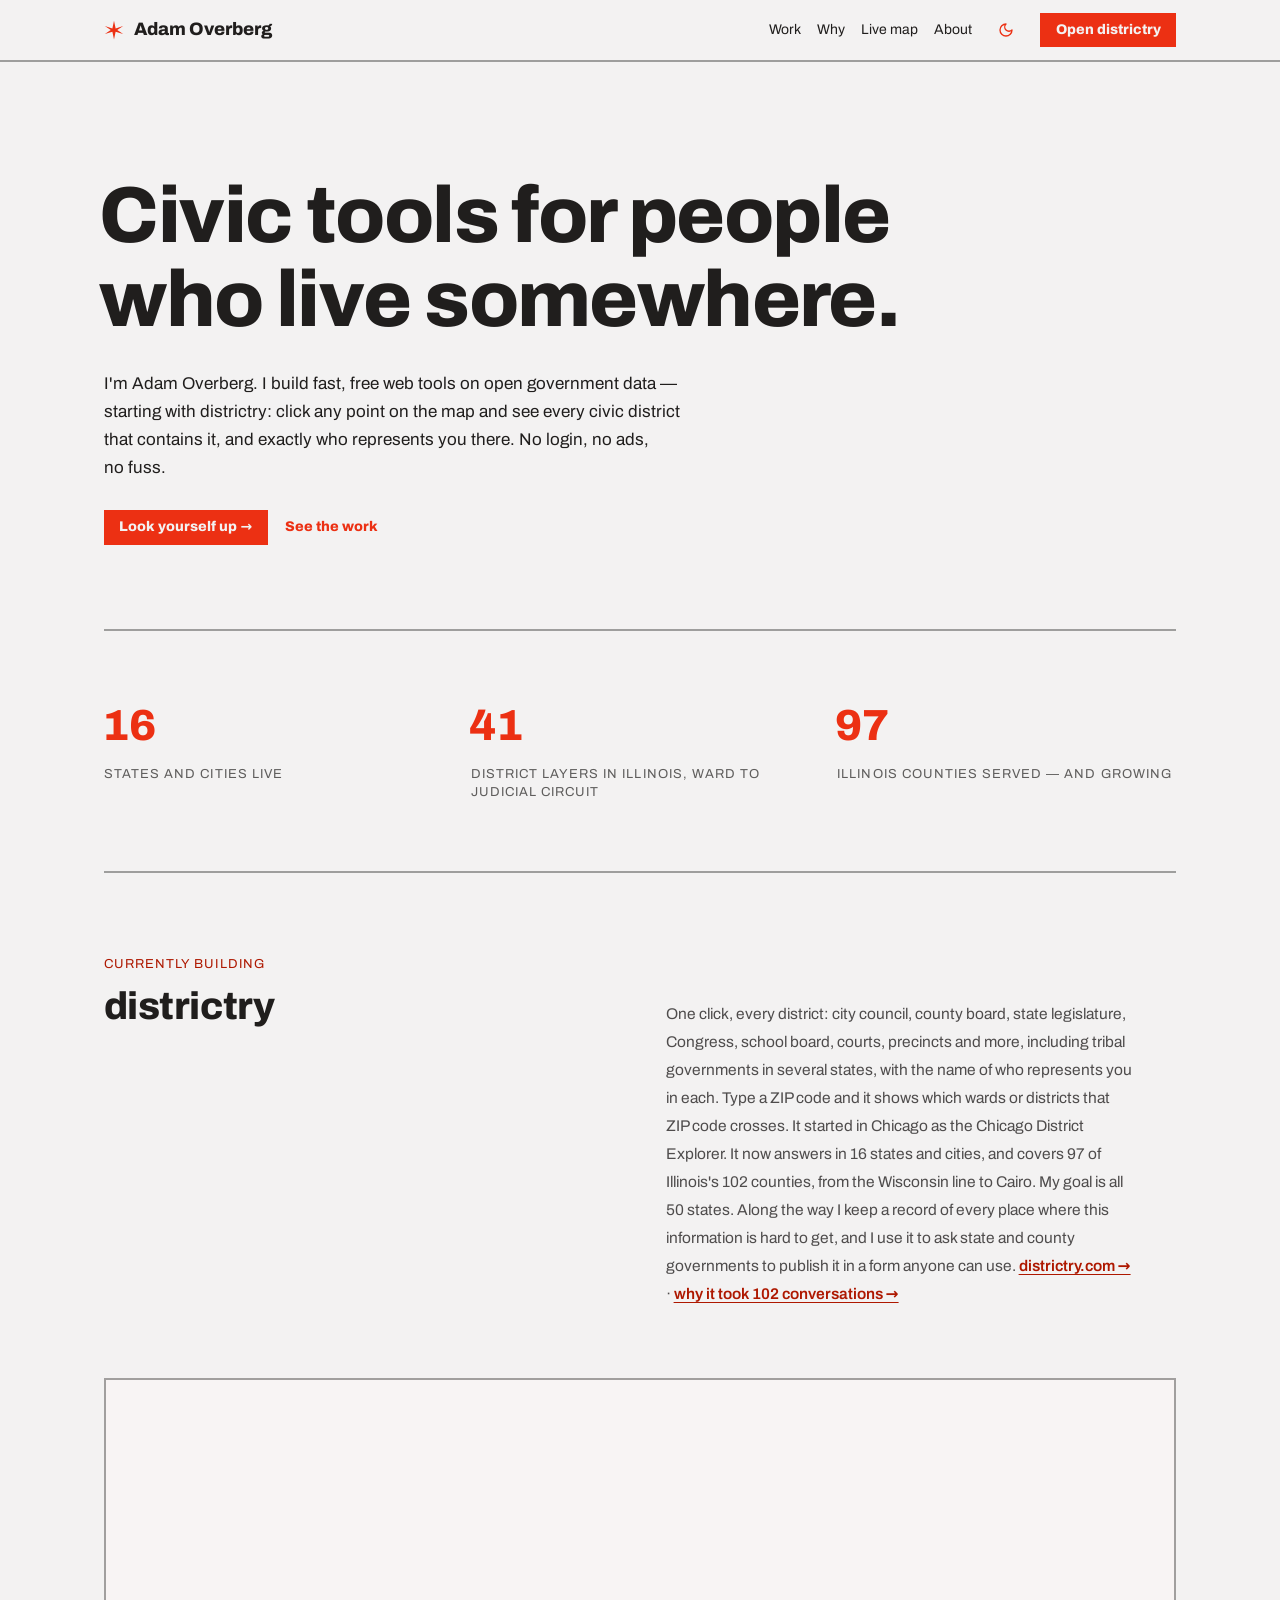
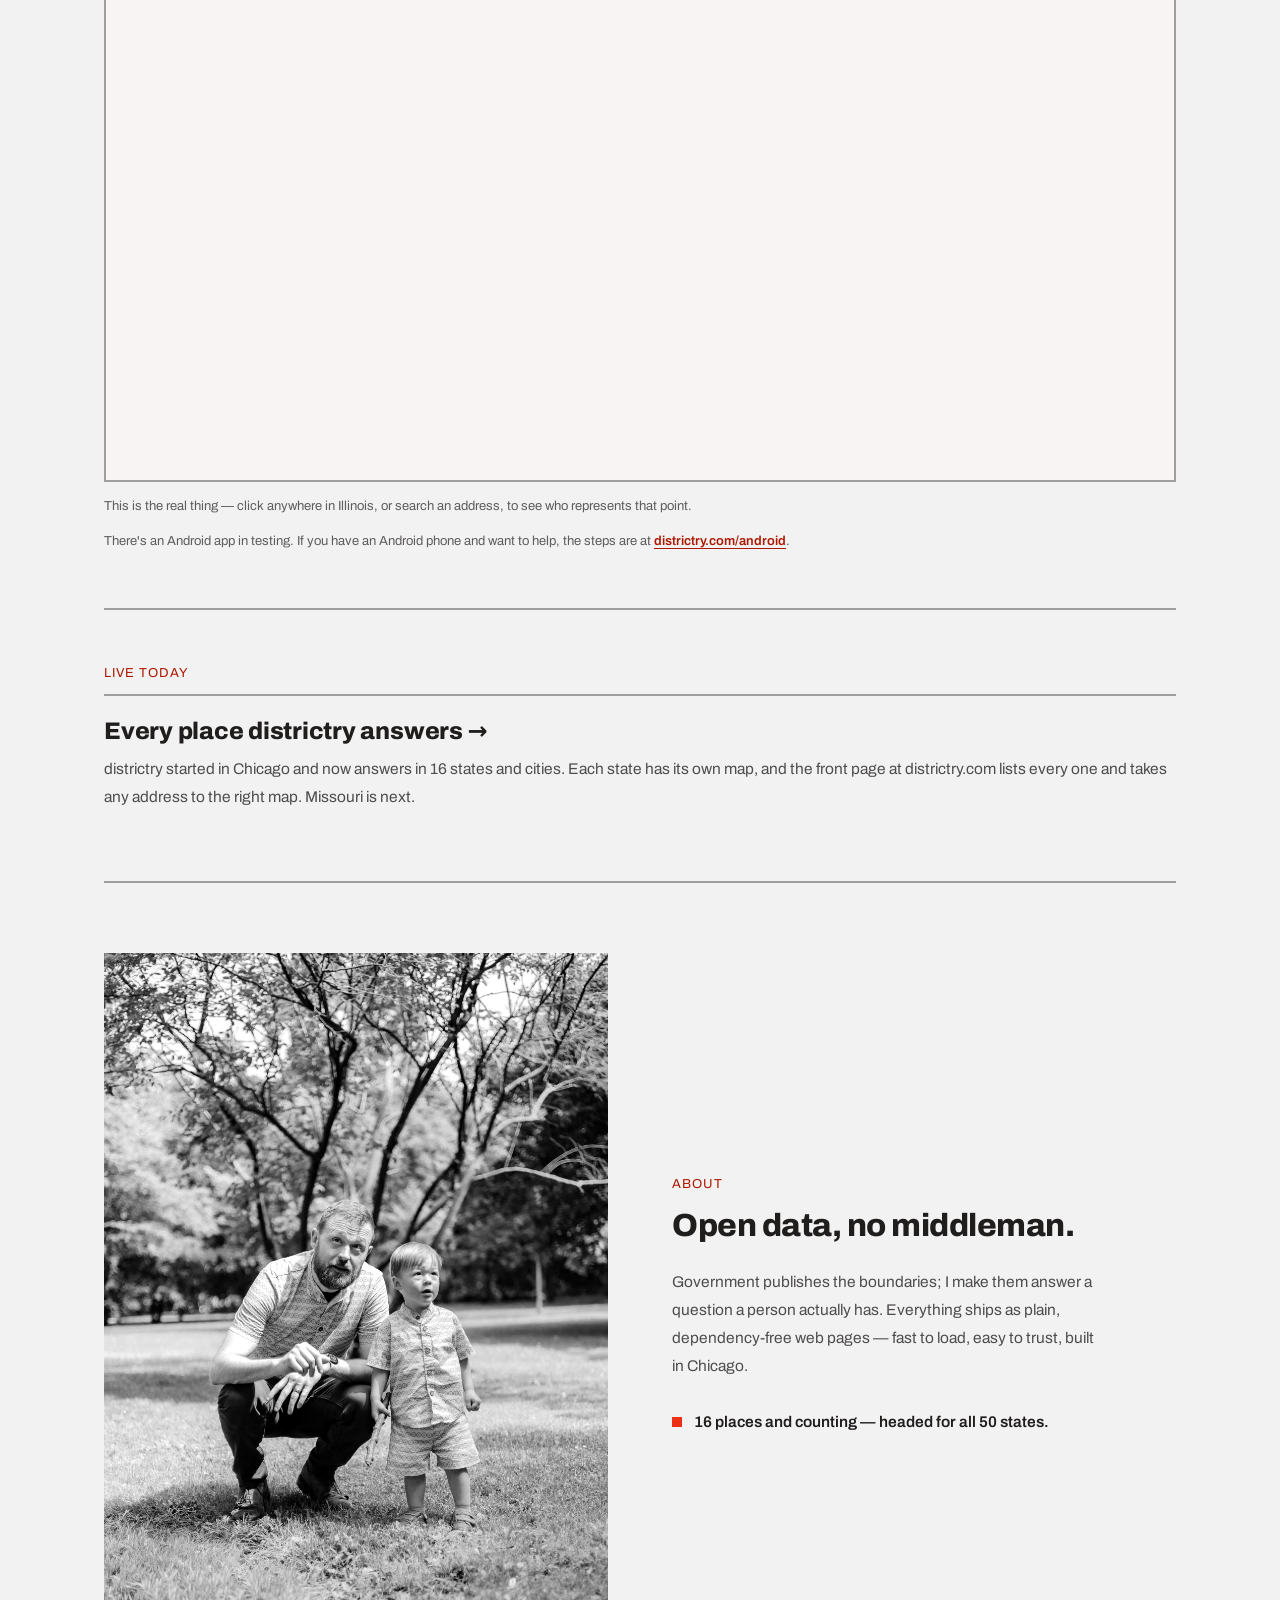
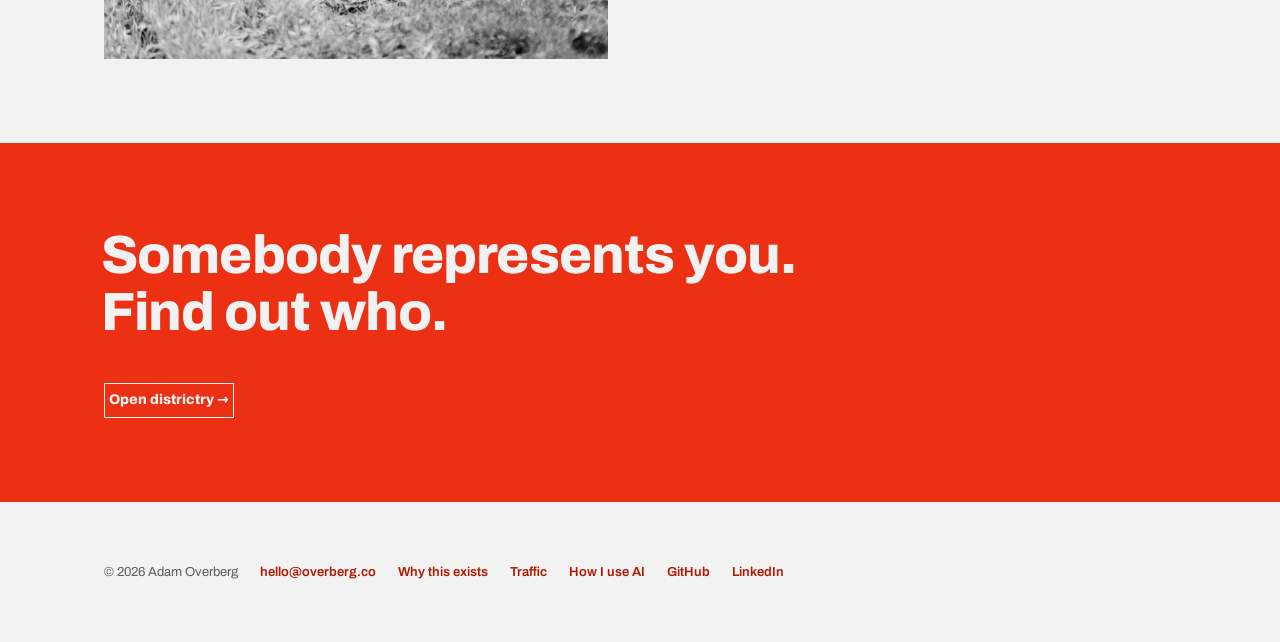
==== commit 7b57b400: "Bring districtry up to date on the home and Why pages The site still described districtry as Illinoi" ====
--- a/index.html
+++ b/index.html
@@ -4,12 +4,12 @@
 <meta charset="UTF-8" />
 <meta name="viewport" content="width=device-width, initial-scale=1.0" />
 <title>Adam Overberg — civic tools &amp; web apps</title>
-<meta name="description" content="Adam Overberg builds civic tools and web apps around Chicago and open government data — including districtry, a civic district lookup tool." />
+<meta name="description" content="Adam Overberg builds civic tools and web apps on open government data, starting in Chicago — including districtry, a civic district lookup tool." />
 <link rel="canonical" href="https://overberg.co/" />
 <meta name="robots" content="index, follow" />
 <meta property="og:type" content="website" />
 <meta property="og:title" content="Adam Overberg — civic tools & web apps" />
-<meta property="og:description" content="I build civic tools and web apps around Chicago and open government data, including districtry, a civic district lookup tool." />
+<meta property="og:description" content="I build civic tools and web apps on open government data, starting in Chicago, including districtry, a civic district lookup tool." />
 <meta property="og:url" content="https://overberg.co/" />
 <meta property="og:image" content="https://overberg.co/images/social-home.png" />
 <meta property="og:image:width" content="1200" />
@@ -25,21 +25,6 @@
       var dark = s ? s === 'dark' : matchMedia('(prefers-color-scheme: dark)').matches;
       document.documentElement.dataset.theme = dark ? 'dark' : 'light';
     } catch (e) { document.documentElement.dataset.theme = 'light'; }
-  })();
-</script>
-<!-- Google tag (gtag.js) — production host only; keeps local dev out of analytics -->
-<script>
-  (function () {
-    if (location.hostname !== 'overberg.co' && location.hostname !== 'www.overberg.co') return;
-    if (window.top !== window.self) return; // top-level only — the cookieless GoatCounter still counts embeds
-    var s = document.createElement('script');
-    s.async = true;
-    s.src = 'https://www.googletagmanager.com/gtag/js?id=G-9VR0BR81ZN';
-    document.head.appendChild(s);
-    window.dataLayer = window.dataLayer || [];
-    window.gtag = function () { dataLayer.push(arguments); };
-    gtag('js', new Date());
-    gtag('config', 'G-9VR0BR81ZN');
   })();
 </script>
 <!-- GoatCounter — cookieless page counts -->
@@ -113,15 +98,15 @@
     <svg class="moon" width="16" height="16" viewBox="0 0 24 24" fill="none" stroke="currentColor" stroke-width="2" stroke-linecap="round" stroke-linejoin="round" aria-hidden="true"><path d="M12 3a6 6 0 0 0 9 9 9 9 0 1 1-9-9Z"/></svg>
     <svg class="sun" width="16" height="16" viewBox="0 0 24 24" fill="none" stroke="currentColor" stroke-width="2" stroke-linecap="round" stroke-linejoin="round" aria-hidden="true"><circle cx="12" cy="12" r="4"/><path d="M12 2v2"/><path d="M12 20v2"/><path d="m4.93 4.93 1.41 1.41"/><path d="m17.66 17.66 1.41 1.41"/><path d="M2 12h2"/><path d="M20 12h2"/><path d="m6.34 17.66-1.41 1.41"/><path d="m19.07 4.93-1.41 1.41"/></svg>
   </button>
-  <a class="btn btn-primary" href="https://districtry.com/il/">Open districtry</a>
+  <a class="btn btn-primary" href="https://districtry.com/">Open districtry</a>
 </nav>
 <div class="wrap">
 
   <section class="hero">
     <h1 class="display"><span class="line">Civic tools for people</span> <span class="line">who live somewhere.</span></h1>
-    <p class="sub">I'm Adam Overberg. I build fast, free web tools on open government data — starting with districtry: click any point on the map and see every civic district that contains it, and exactly who represents you there. No login, no tracking, no fuss.</p>
+    <p class="sub">I'm Adam Overberg. I build fast, free web tools on open government data — starting with districtry: click any point on the map and see every civic district that contains it, and exactly who represents you there. No login, no ads, no fuss.</p>
     <div class="row">
-      <a class="btn btn-primary" href="https://districtry.com/il/">Look yourself up &rarr;</a>
+      <a class="btn btn-primary" href="https://districtry.com/">Look yourself up &rarr;</a>
       <a class="btn btn-ghost" href="#work">See the work</a>
     </div>
   </section>
@@ -130,9 +115,9 @@
 
   <section class="stats" aria-label="By the numbers">
     <div class="grid">
-      <div><p class="stat-num" data-stat="places">4</p><p class="stat-label">Places live — Illinois, Wisconsin, NYC, SF</p></div>
-      <div><p class="stat-num" data-stat="layers.il">39</p><p class="stat-label">District layers, ward to judicial circuit</p></div>
-      <div><p class="stat-num" data-stat="illinois.counties_served">91</p><p class="stat-label">Illinois counties served — and growing</p></div>
+      <div><p class="stat-num" data-stat="places">16</p><p class="stat-label">States and cities live</p></div>
+      <div><p class="stat-num" data-stat="layers.il">41</p><p class="stat-label">District layers in Illinois, ward to judicial circuit</p></div>
+      <div><p class="stat-num" data-stat="illinois.counties_served">97</p><p class="stat-label">Illinois counties served — and growing</p></div>
     </div>
   </section>
 
@@ -142,7 +127,7 @@
     <span class="kicker">Currently building</span>
     <div class="cols">
       <h2>districtry</h2>
-      <p class="muted78">One click, every district: your ward, police district, community area, congressional and state legislative districts, elected school board, CPS zones, and more — with the name of who represents you in each. Started in Chicago as the Chicago District Explorer, it now covers 91 counties across northern and central Illinois, from the Wisconsin line to the Metro East. <a href="https://districtry.com/il/" style="font-weight:600">districtry.com/il &rarr;</a> · <a href="/why/" style="font-weight:600">why it took 102 conversations &rarr;</a></p>
+      <p class="muted78">One click, every district: city council, county board, state legislature, Congress, school board, courts, precincts and more, including tribal governments in several states, with the name of who represents you in each. Type a ZIP code and it shows which wards or districts that ZIP code crosses. It started in Chicago as the Chicago District Explorer. It now answers in <span data-stat="places">16</span> states and cities, and covers <span data-stat="illinois.counties_served">97</span> of Illinois's 102 counties, from the Wisconsin line to Cairo. My goal is all 50 states. Along the way I keep a record of every place where this information is hard to get, and I use it to ask state and county governments to publish it in a form anyone can use. <a href="https://districtry.com/" style="font-weight:600">districtry.com &rarr;</a> · <a href="/why/" style="font-weight:600">why it took 102 conversations &rarr;</a></p>
     </div>
   </section>
 
@@ -150,32 +135,22 @@
     <div class="embed">
       <iframe src="https://districtry.com/il/#point=41.96177,-87.70884&amp;layers=police-district,ward,congress,il-senate,il-house" loading="lazy" title="districtry — Illinois" allow="geolocation" referrerpolicy="no-referrer-when-downgrade"></iframe>
     </div>
-    <p class="embed-note muted70">This is the real thing — click anywhere in the city, or search an address, to see who represents that point.</p>
-  </section>
-
-  <hr class="rule2" />
-
-  <section class="ports" aria-label="Ports">
-    <span class="kicker">Also live</span>
-    <!-- One card per place BESIDES Illinois, which has its own section above.
-         The count in the stat tile is read from districtry.com/stats.json; these
-         cards are hand-written because each needs its own sentence. If a new
-         place ships, it needs a card here — Wisconsin went live on 2026-08-24
-         and sat unlisted for four days while the tile above already counted it,
-         so the page contradicted itself on one screen. -->
+    <p class="embed-note muted70">This is the real thing — click anywhere in Illinois, or search an address, to see who represents that point.</p>
+    <p class="embed-note muted70">There's an Android app in testing. If you have an Android phone and want to help, the steps are at <a href="https://districtry.com/android" style="font-weight:600">districtry.com/android</a>.</p>
+  </section>
+
+  <hr class="rule2" />
+
+  <section class="ports" aria-label="Live today">
+    <span class="kicker">Live today</span>
+    <!-- No hand-kept list of places here, on purpose. Wisconsin once sat
+         unlisted for four days while the number above already counted it.
+         districtry.com's own front page lists every live place and is
+         generated from the list the apps run on, so this links there. -->
     <div class="grid">
-      <a class="port" href="https://districtry.com/wi/">
-        <h3>districtry / wi &mdash; Wisconsin &rarr;</h3>
-        <p class="muted78">The same lookup, statewide: county boards, circuit courts, and
-          the wards and aldermanic districts underneath them.</p>
-      </a>
-      <a class="port" href="https://districtry.com/ny/">
-        <h3>districtry / ny &mdash; New York City &rarr;</h3>
-        <p class="muted78">The same lookup, rebuilt for the five boroughs.</p>
-      </a>
-      <a class="port" href="https://districtry.com/ca/">
-        <h3>districtry / ca &mdash; San Francisco &rarr;</h3>
-        <p class="muted78">The same lookup, for the seven-by-seven.</p>
+      <a class="port" href="https://districtry.com/">
+        <h3>Every place districtry answers &rarr;</h3>
+        <p class="muted78">districtry started in Chicago and now answers in <span data-stat="places">16</span> states and cities. Each state has its own map, and the front page at districtry.com lists every one and takes any address to the right map. Missouri is next.</p>
       </a>
     </div>
   </section>
@@ -190,7 +165,7 @@
       <span class="kicker">About</span>
       <h2>Open data, no middleman.</h2>
       <p class="bio muted78">Government publishes the boundaries; I make them answer a question a person actually has. Everything ships as plain, dependency-free web pages — fast to load, easy to trust, built in Chicago.</p>
-      <p class="roadmap"><span class="sq"></span><span data-stat="illinois.counties_served">91</span> Illinois counties and counting — headed for the whole state.</p>
+      <p class="roadmap"><span class="sq"></span><span><span data-stat="places">16</span> places and counting — headed for all 50 states.</span></p>
     </div>
   </section>
 
@@ -200,7 +175,7 @@
   <div class="wrap">
     <h3><span class="line">Somebody represents you.</span> <span class="line">Find out who.</span></h3>
     <div class="row" style="margin-top:42px">
-      <a class="btn btn-ghost" href="https://districtry.com/il/">Open districtry &rarr;</a>
+      <a class="btn btn-ghost" href="https://districtry.com/">Open districtry &rarr;</a>
     </div>
   </div>
 </section>
@@ -210,7 +185,8 @@
     <span>© 2026 Adam Overberg</span>
     <a href="mailto:hello@overberg.co">hello@overberg.co</a>
     <a href="/why/">Why this exists</a>
-    <a href="/traffic/">Traffic</a>
+    <a href="https://districtry.com/traffic.html">Traffic</a>
+    <a href="https://districtry.com/ai.html">How I use AI</a>
     <a href="https://github.com/ThursdaysFamous">GitHub</a>
     <a href="https://www.linkedin.com/in/adammoverberg/">LinkedIn</a>
   </footer>
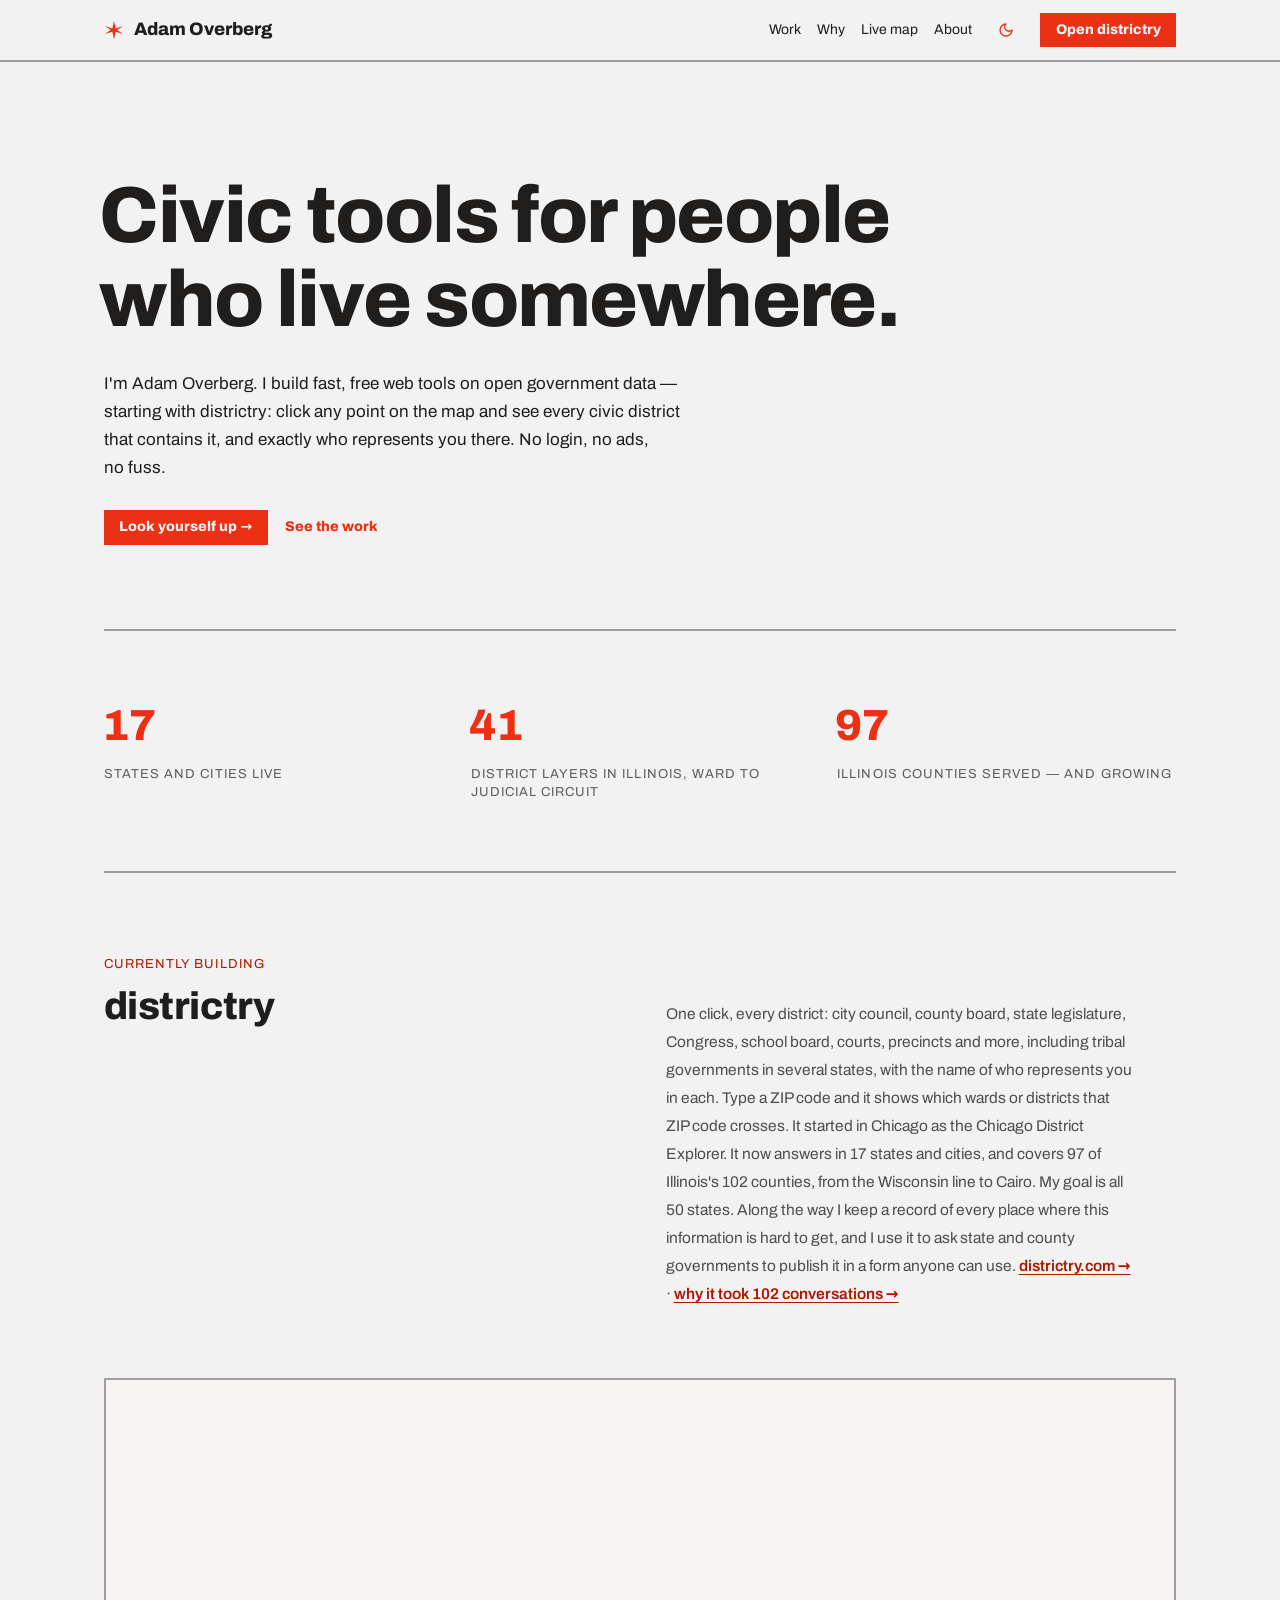
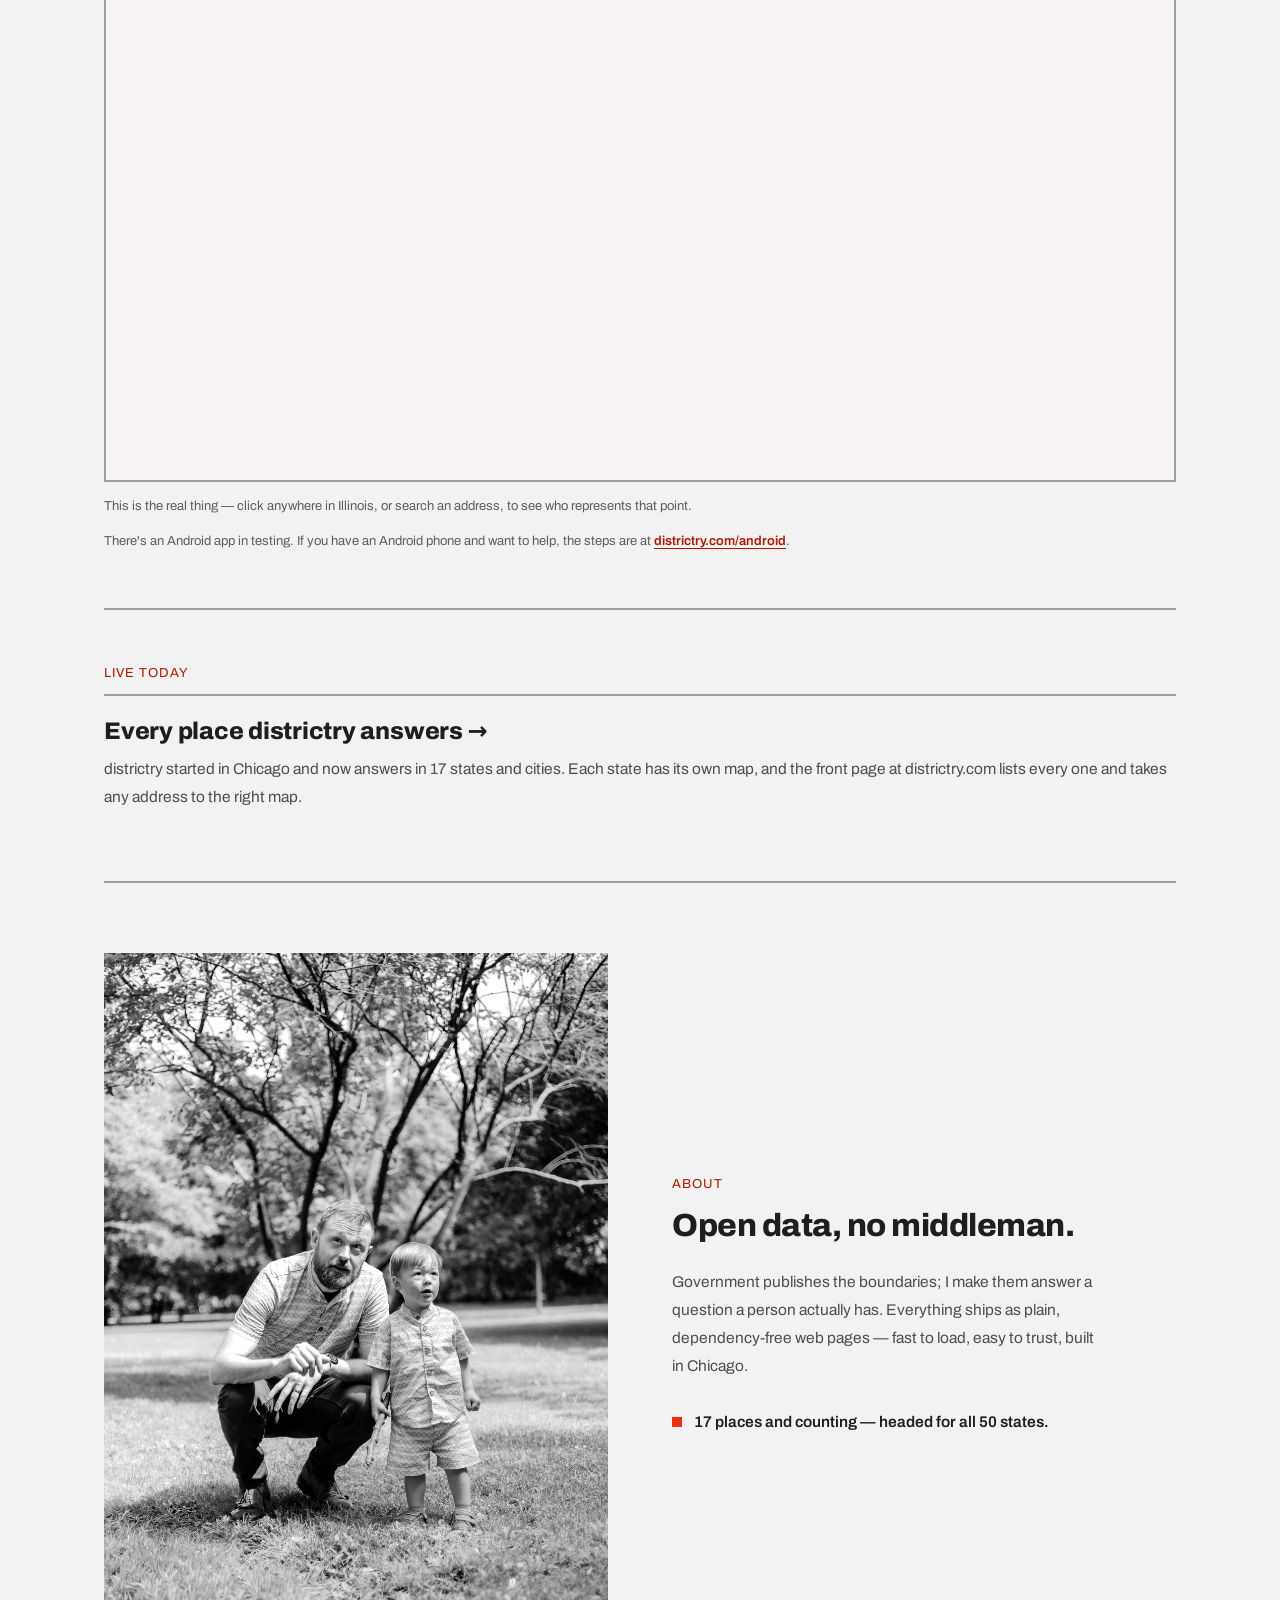
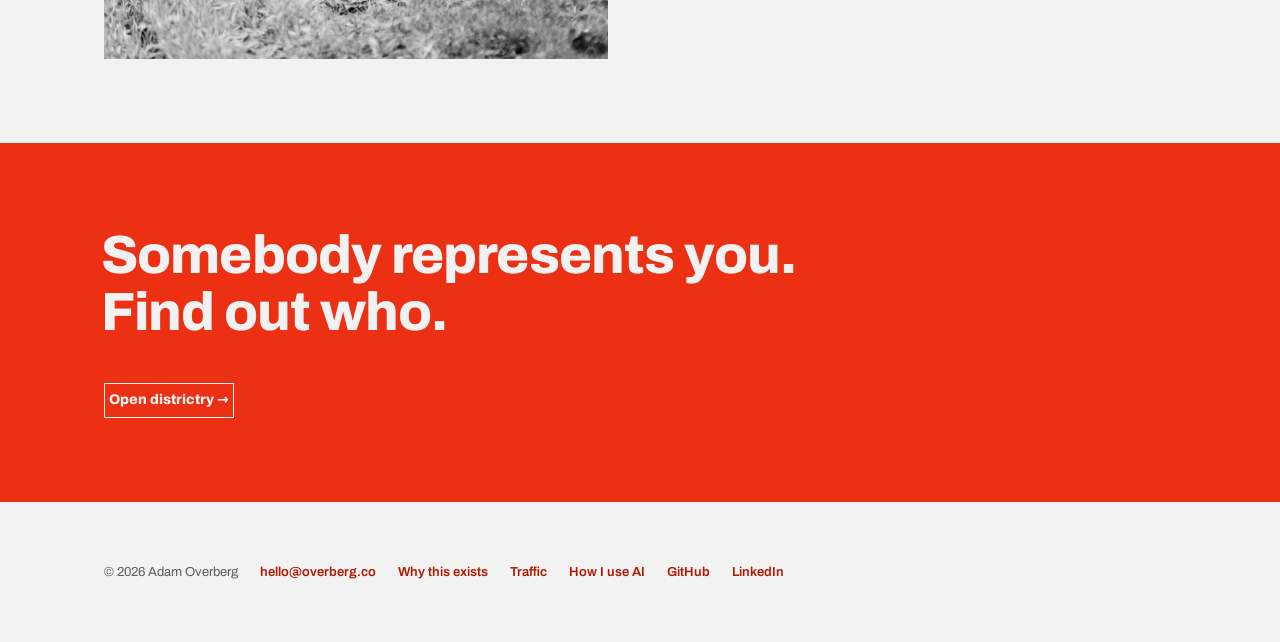
==== commit d51fe7db: "Drop "Missouri is next" now that Missouri is live Missouri went live on districtry on 2026-10-26, so" ====
--- a/index.html
+++ b/index.html
@@ -115,7 +115,7 @@
 
   <section class="stats" aria-label="By the numbers">
     <div class="grid">
-      <div><p class="stat-num" data-stat="places">16</p><p class="stat-label">States and cities live</p></div>
+      <div><p class="stat-num" data-stat="places">17</p><p class="stat-label">States and cities live</p></div>
       <div><p class="stat-num" data-stat="layers.il">41</p><p class="stat-label">District layers in Illinois, ward to judicial circuit</p></div>
       <div><p class="stat-num" data-stat="illinois.counties_served">97</p><p class="stat-label">Illinois counties served — and growing</p></div>
     </div>
@@ -127,7 +127,7 @@
     <span class="kicker">Currently building</span>
     <div class="cols">
       <h2>districtry</h2>
-      <p class="muted78">One click, every district: city council, county board, state legislature, Congress, school board, courts, precincts and more, including tribal governments in several states, with the name of who represents you in each. Type a ZIP code and it shows which wards or districts that ZIP code crosses. It started in Chicago as the Chicago District Explorer. It now answers in <span data-stat="places">16</span> states and cities, and covers <span data-stat="illinois.counties_served">97</span> of Illinois's 102 counties, from the Wisconsin line to Cairo. My goal is all 50 states. Along the way I keep a record of every place where this information is hard to get, and I use it to ask state and county governments to publish it in a form anyone can use. <a href="https://districtry.com/" style="font-weight:600">districtry.com &rarr;</a> · <a href="/why/" style="font-weight:600">why it took 102 conversations &rarr;</a></p>
+      <p class="muted78">One click, every district: city council, county board, state legislature, Congress, school board, courts, precincts and more, including tribal governments in several states, with the name of who represents you in each. Type a ZIP code and it shows which wards or districts that ZIP code crosses. It started in Chicago as the Chicago District Explorer. It now answers in <span data-stat="places">17</span> states and cities, and covers <span data-stat="illinois.counties_served">97</span> of Illinois's 102 counties, from the Wisconsin line to Cairo. My goal is all 50 states. Along the way I keep a record of every place where this information is hard to get, and I use it to ask state and county governments to publish it in a form anyone can use. <a href="https://districtry.com/" style="font-weight:600">districtry.com &rarr;</a> · <a href="/why/" style="font-weight:600">why it took 102 conversations &rarr;</a></p>
     </div>
   </section>
 
@@ -150,7 +150,7 @@
     <div class="grid">
       <a class="port" href="https://districtry.com/">
         <h3>Every place districtry answers &rarr;</h3>
-        <p class="muted78">districtry started in Chicago and now answers in <span data-stat="places">16</span> states and cities. Each state has its own map, and the front page at districtry.com lists every one and takes any address to the right map. Missouri is next.</p>
+        <p class="muted78">districtry started in Chicago and now answers in <span data-stat="places">17</span> states and cities. Each state has its own map, and the front page at districtry.com lists every one and takes any address to the right map.</p>
       </a>
     </div>
   </section>
@@ -165,7 +165,7 @@
       <span class="kicker">About</span>
       <h2>Open data, no middleman.</h2>
       <p class="bio muted78">Government publishes the boundaries; I make them answer a question a person actually has. Everything ships as plain, dependency-free web pages — fast to load, easy to trust, built in Chicago.</p>
-      <p class="roadmap"><span class="sq"></span><span><span data-stat="places">16</span> places and counting — headed for all 50 states.</span></p>
+      <p class="roadmap"><span class="sq"></span><span><span data-stat="places">17</span> places and counting — headed for all 50 states.</span></p>
     </div>
   </section>
 
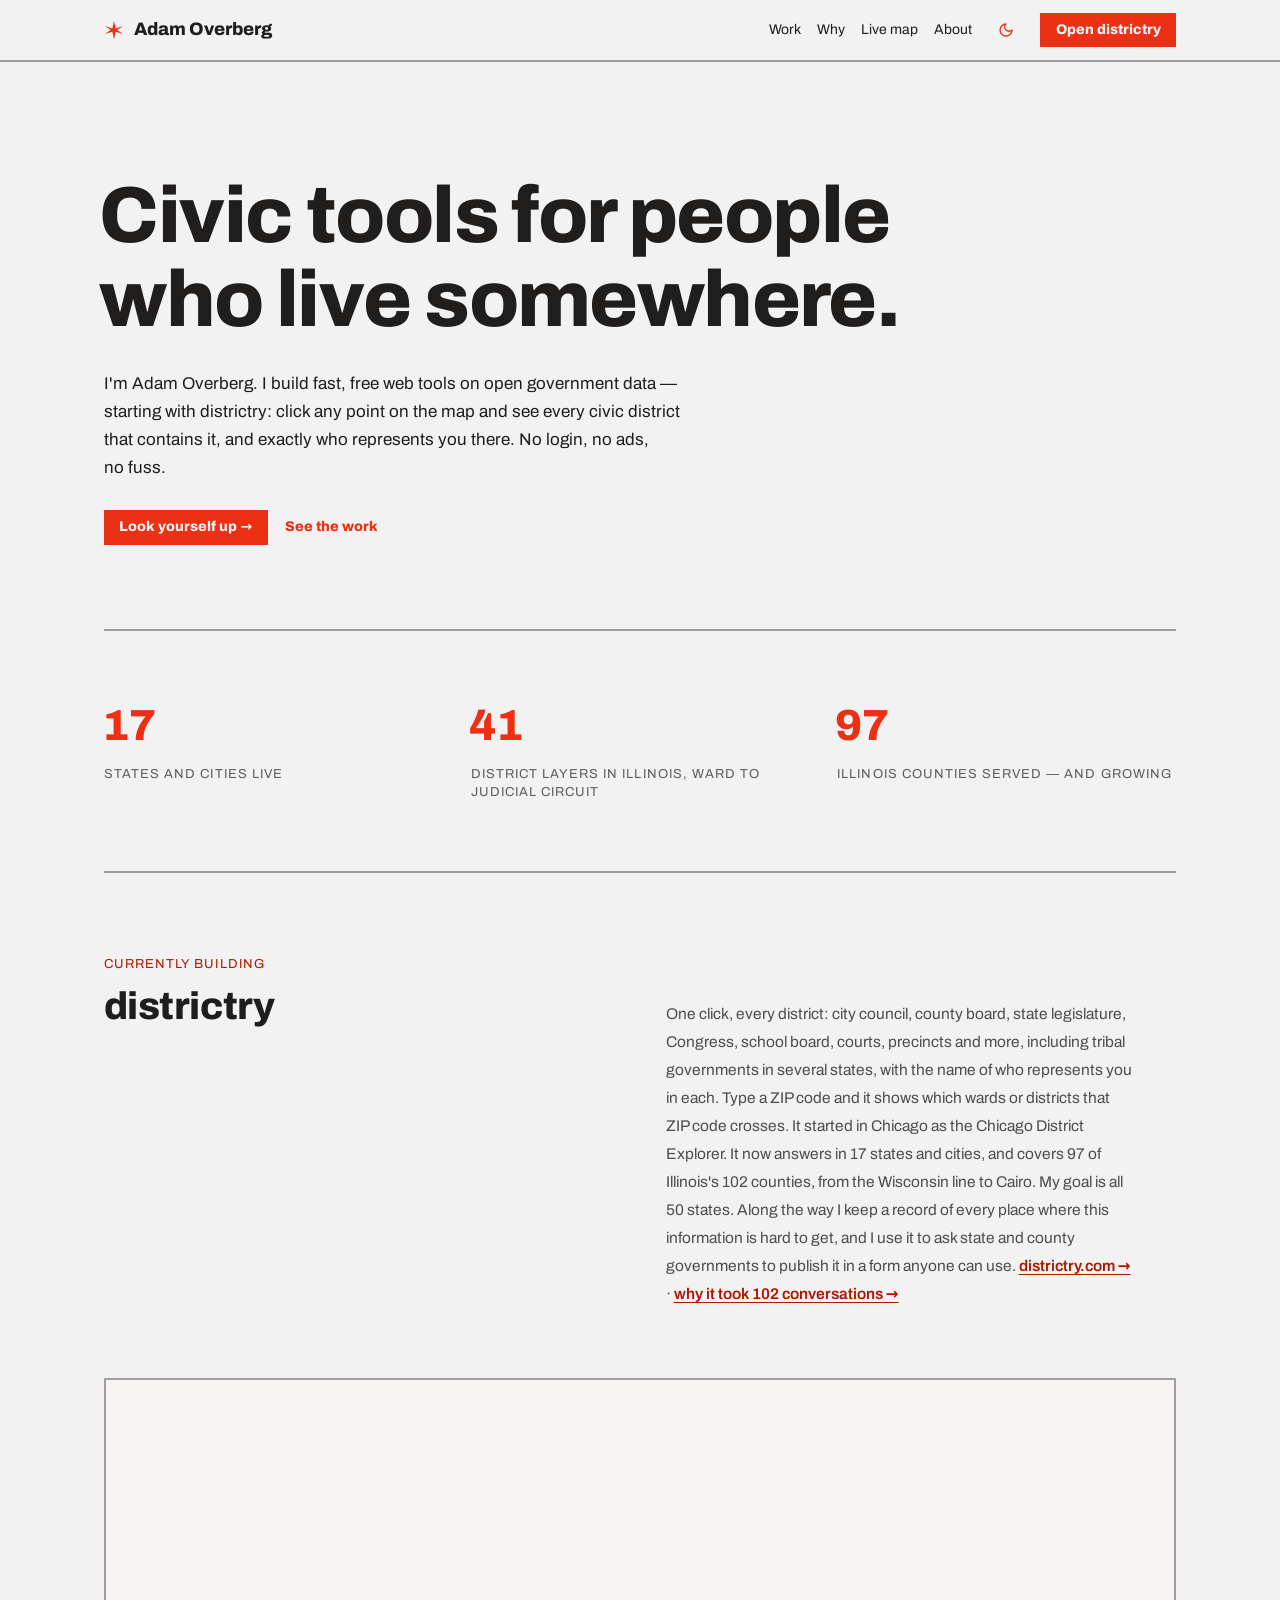
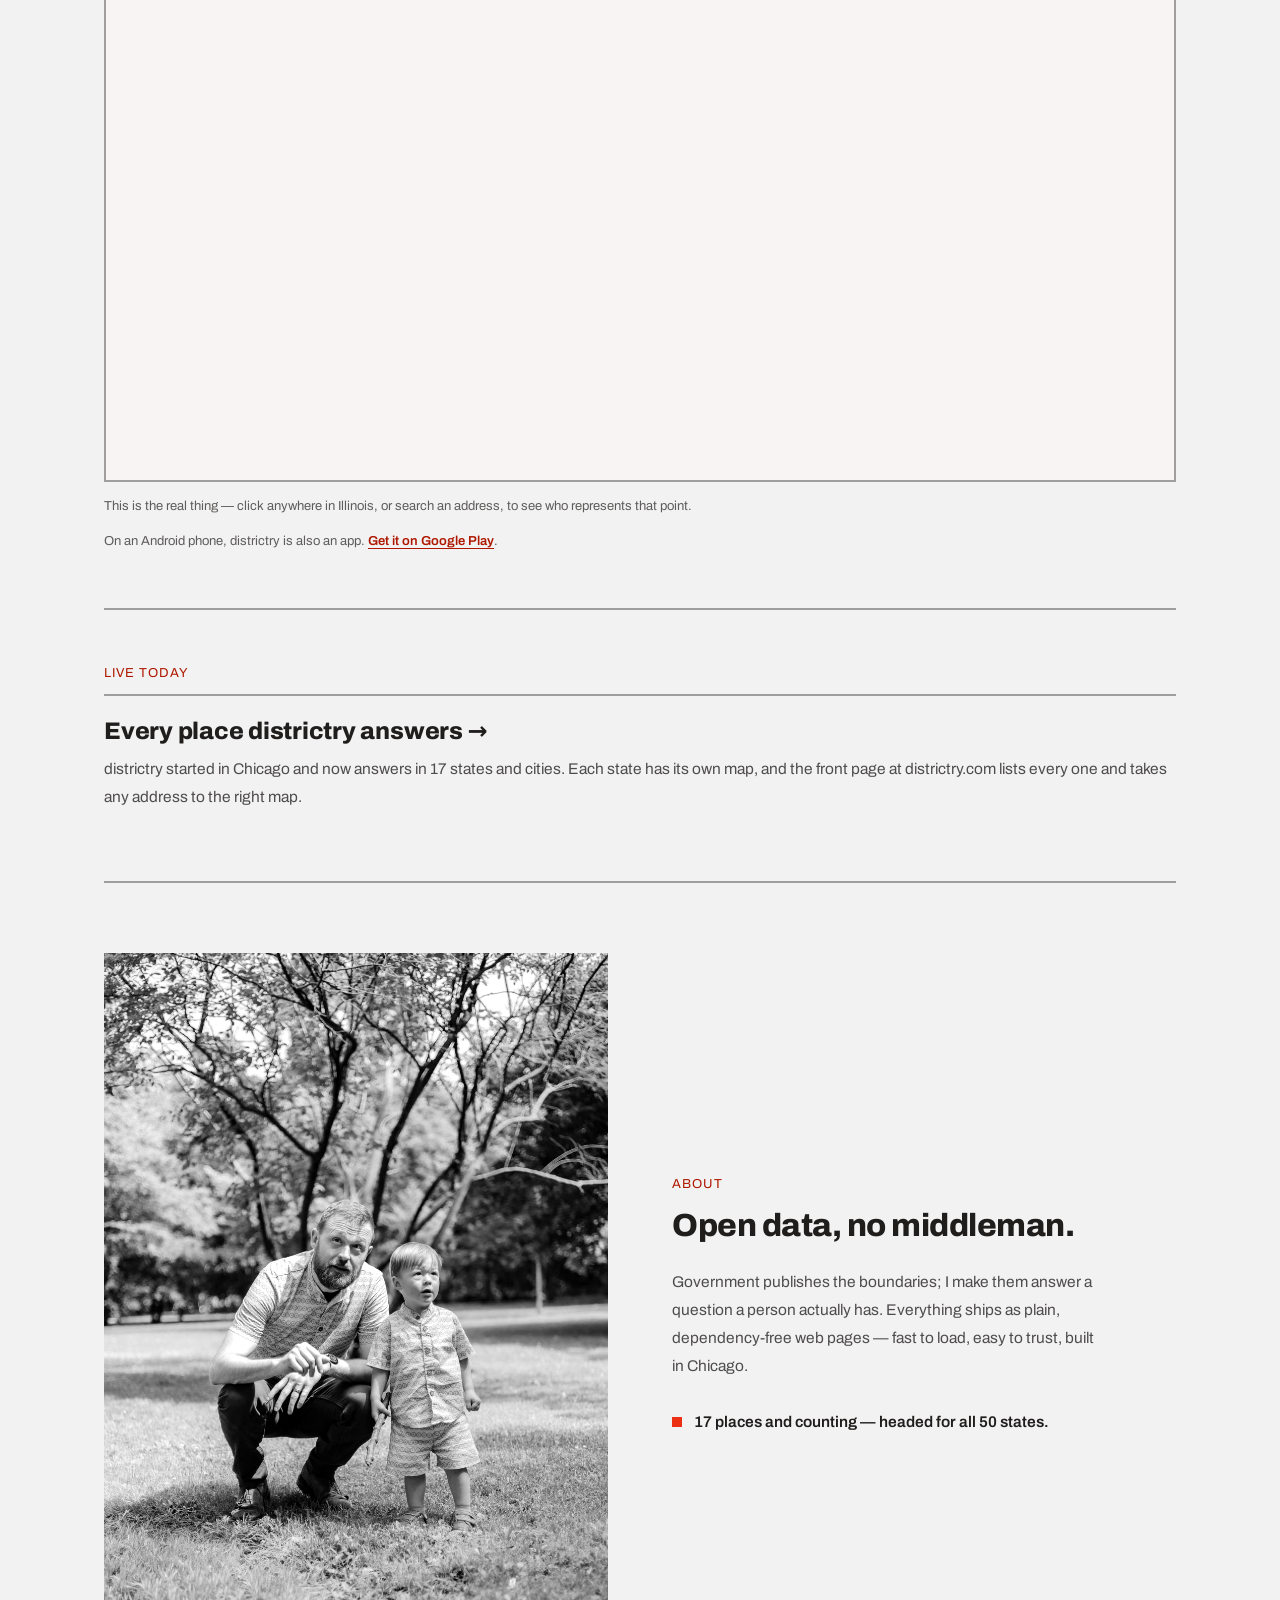
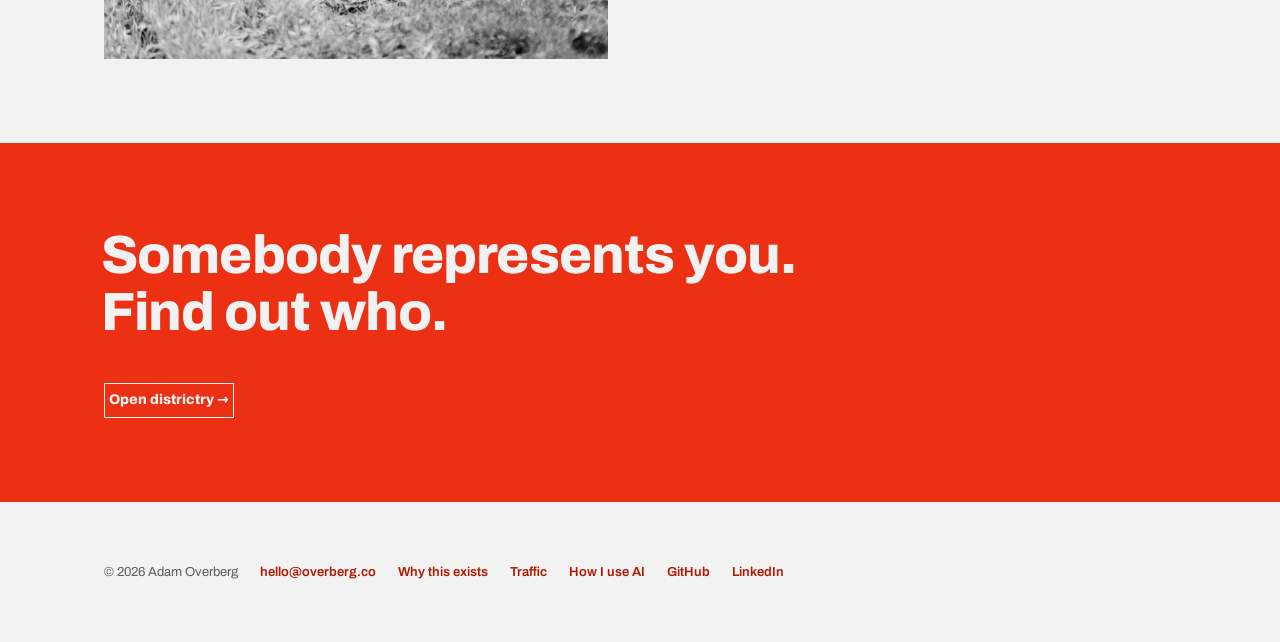
==== commit 76a35598: "Link the districtry Android app on Google Play The app went public on Google Play on 8 November 2026" ====
--- a/index.html
+++ b/index.html
@@ -136,7 +136,7 @@
       <iframe src="https://districtry.com/il/#point=41.96177,-87.70884&amp;layers=police-district,ward,congress,il-senate,il-house" loading="lazy" title="districtry — Illinois" allow="geolocation" referrerpolicy="no-referrer-when-downgrade"></iframe>
     </div>
     <p class="embed-note muted70">This is the real thing — click anywhere in Illinois, or search an address, to see who represents that point.</p>
-    <p class="embed-note muted70">There's an Android app in testing. If you have an Android phone and want to help, the steps are at <a href="https://districtry.com/android" style="font-weight:600">districtry.com/android</a>.</p>
+    <p class="embed-note muted70">On an Android phone, districtry is also an app. <a href="https://play.google.com/store/apps/details?id=com.districtry.app&amp;referrer=utm_source%3Doverberg%26utm_medium%3Dhome" style="font-weight:600">Get it on Google Play</a>.</p>
   </section>
 
   <hr class="rule2" />
